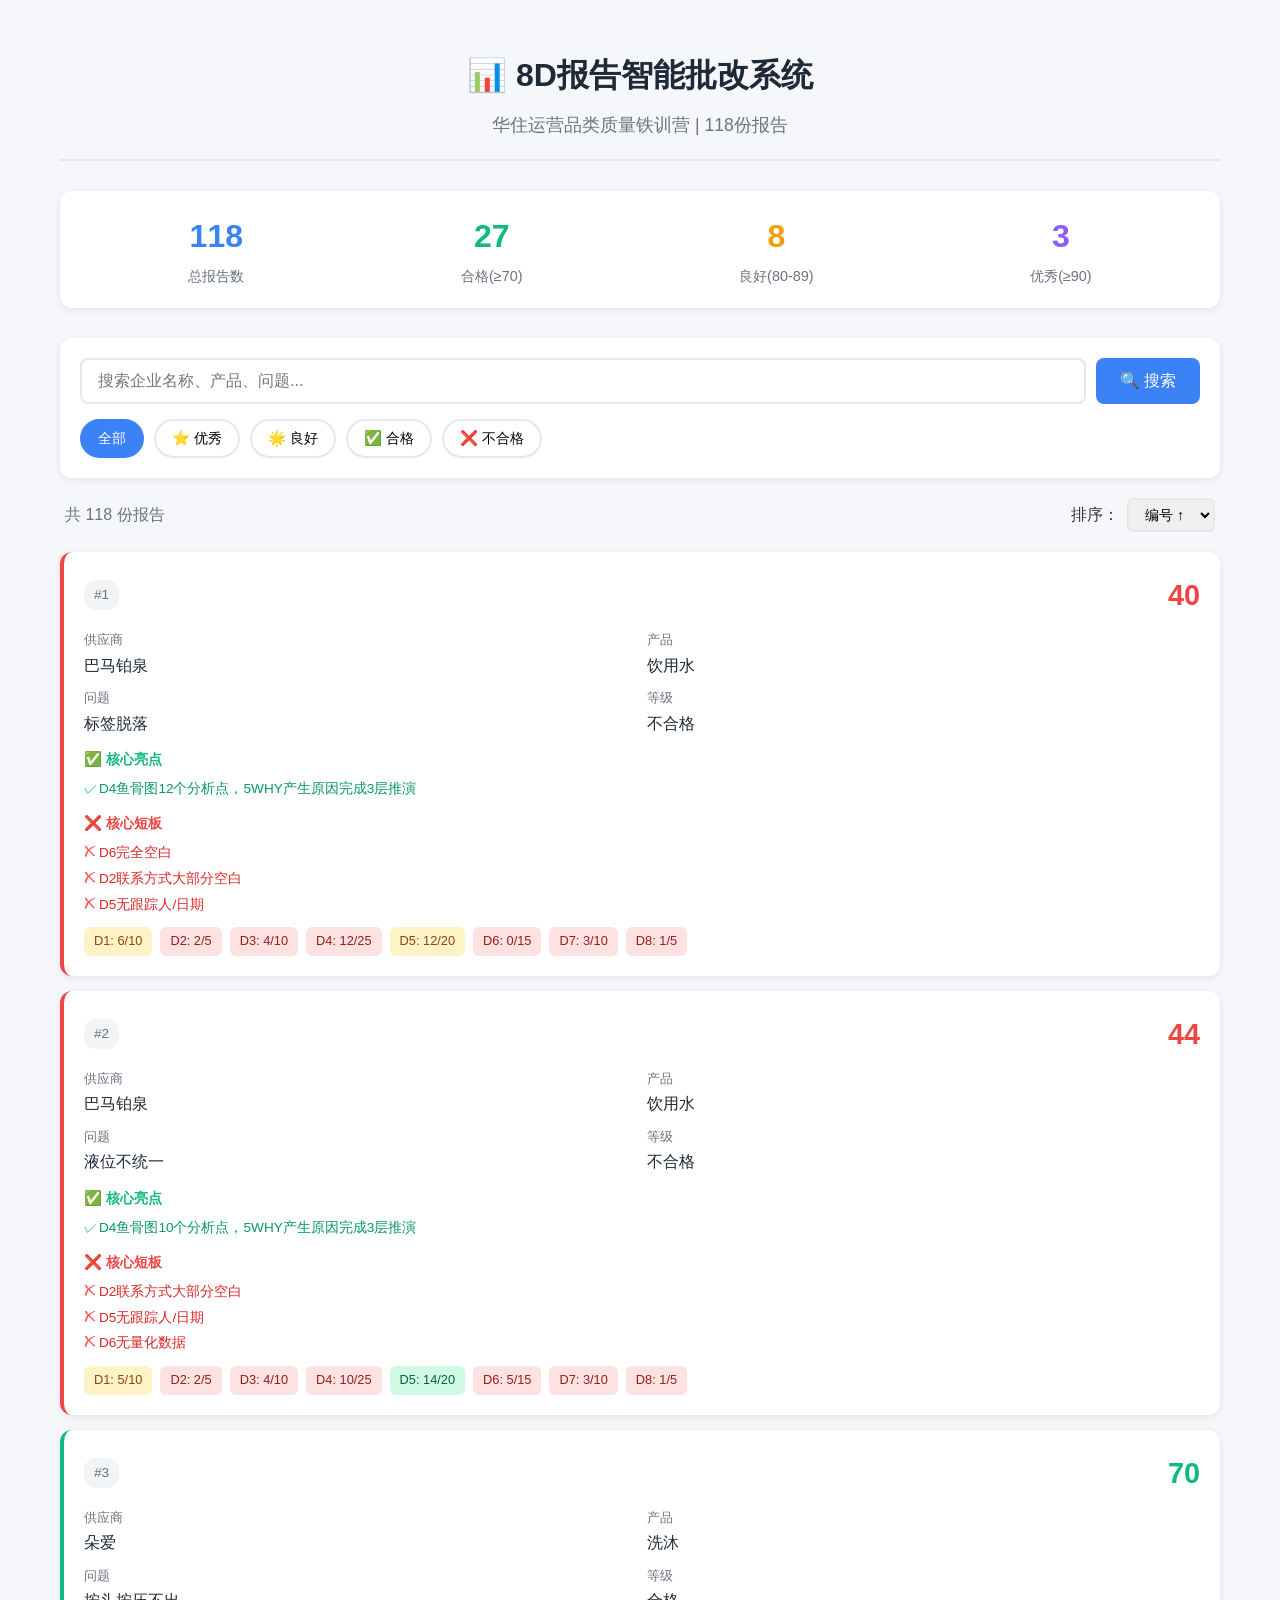
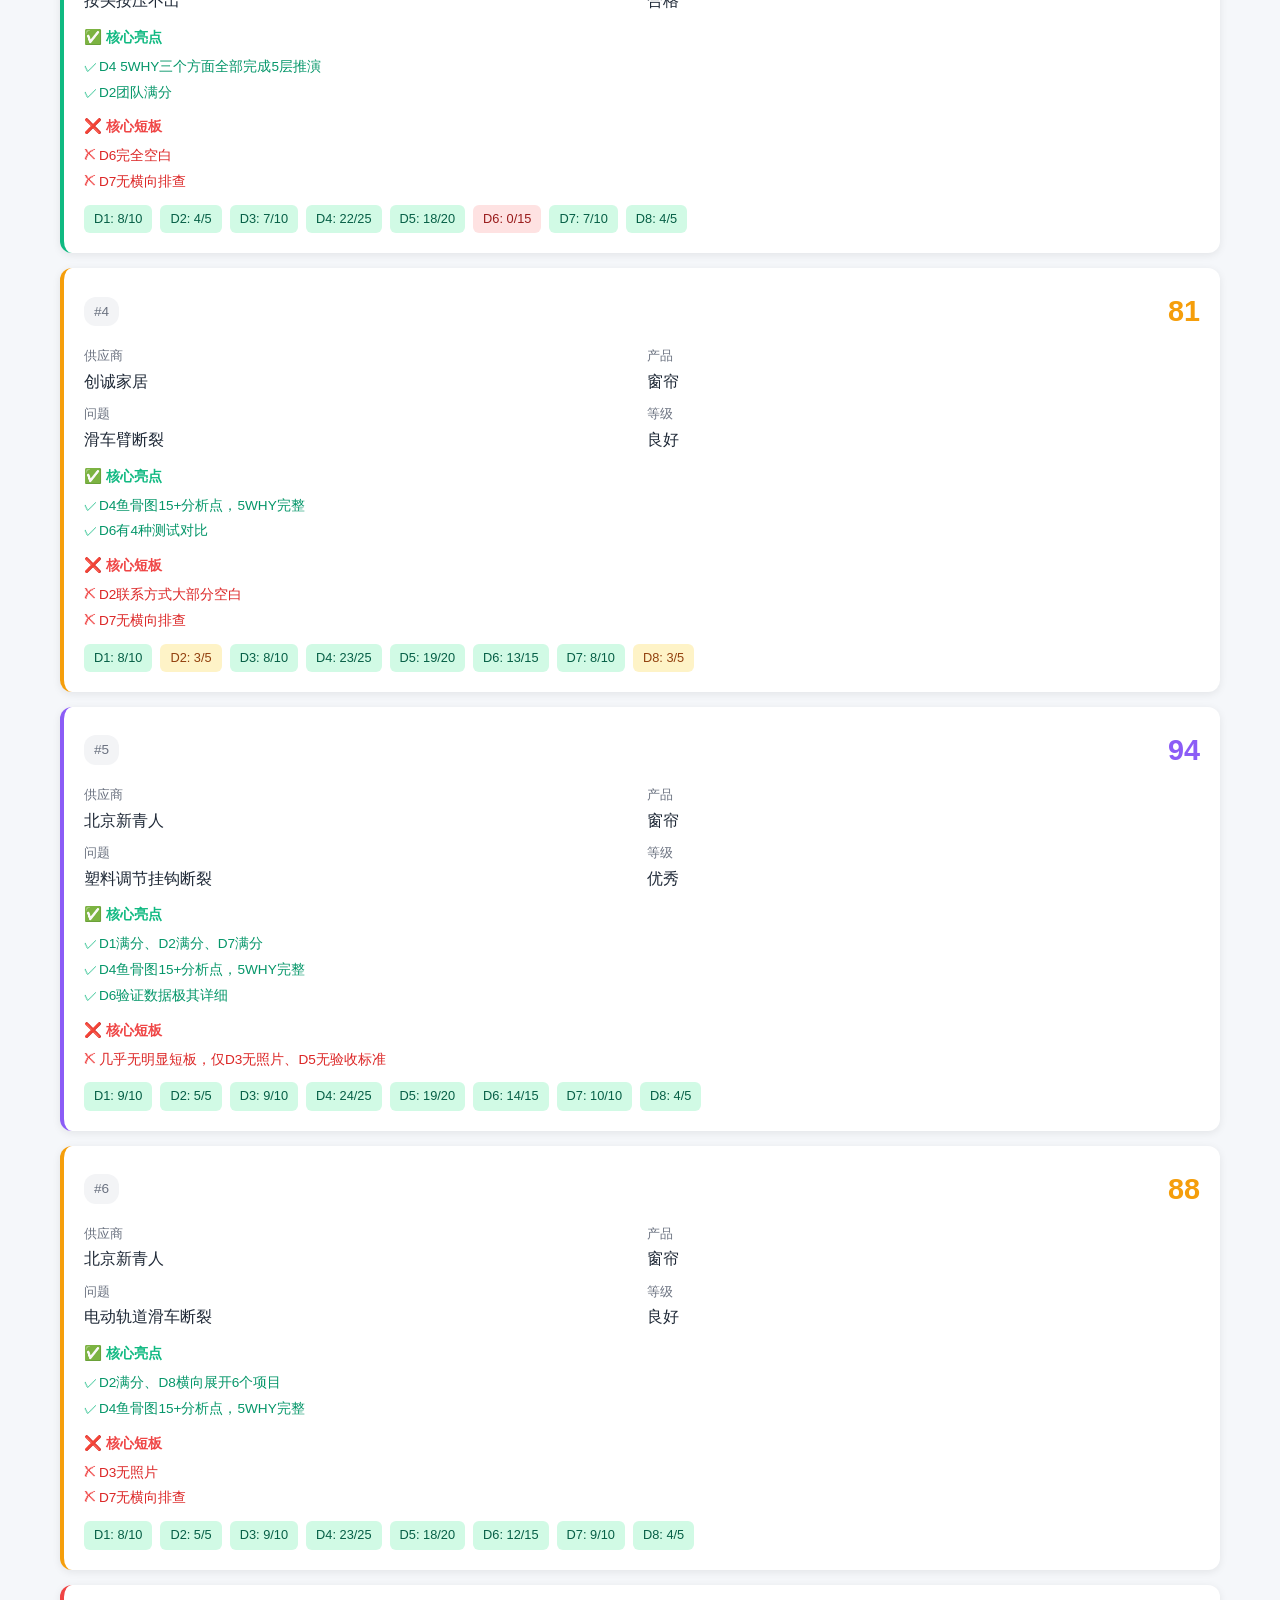
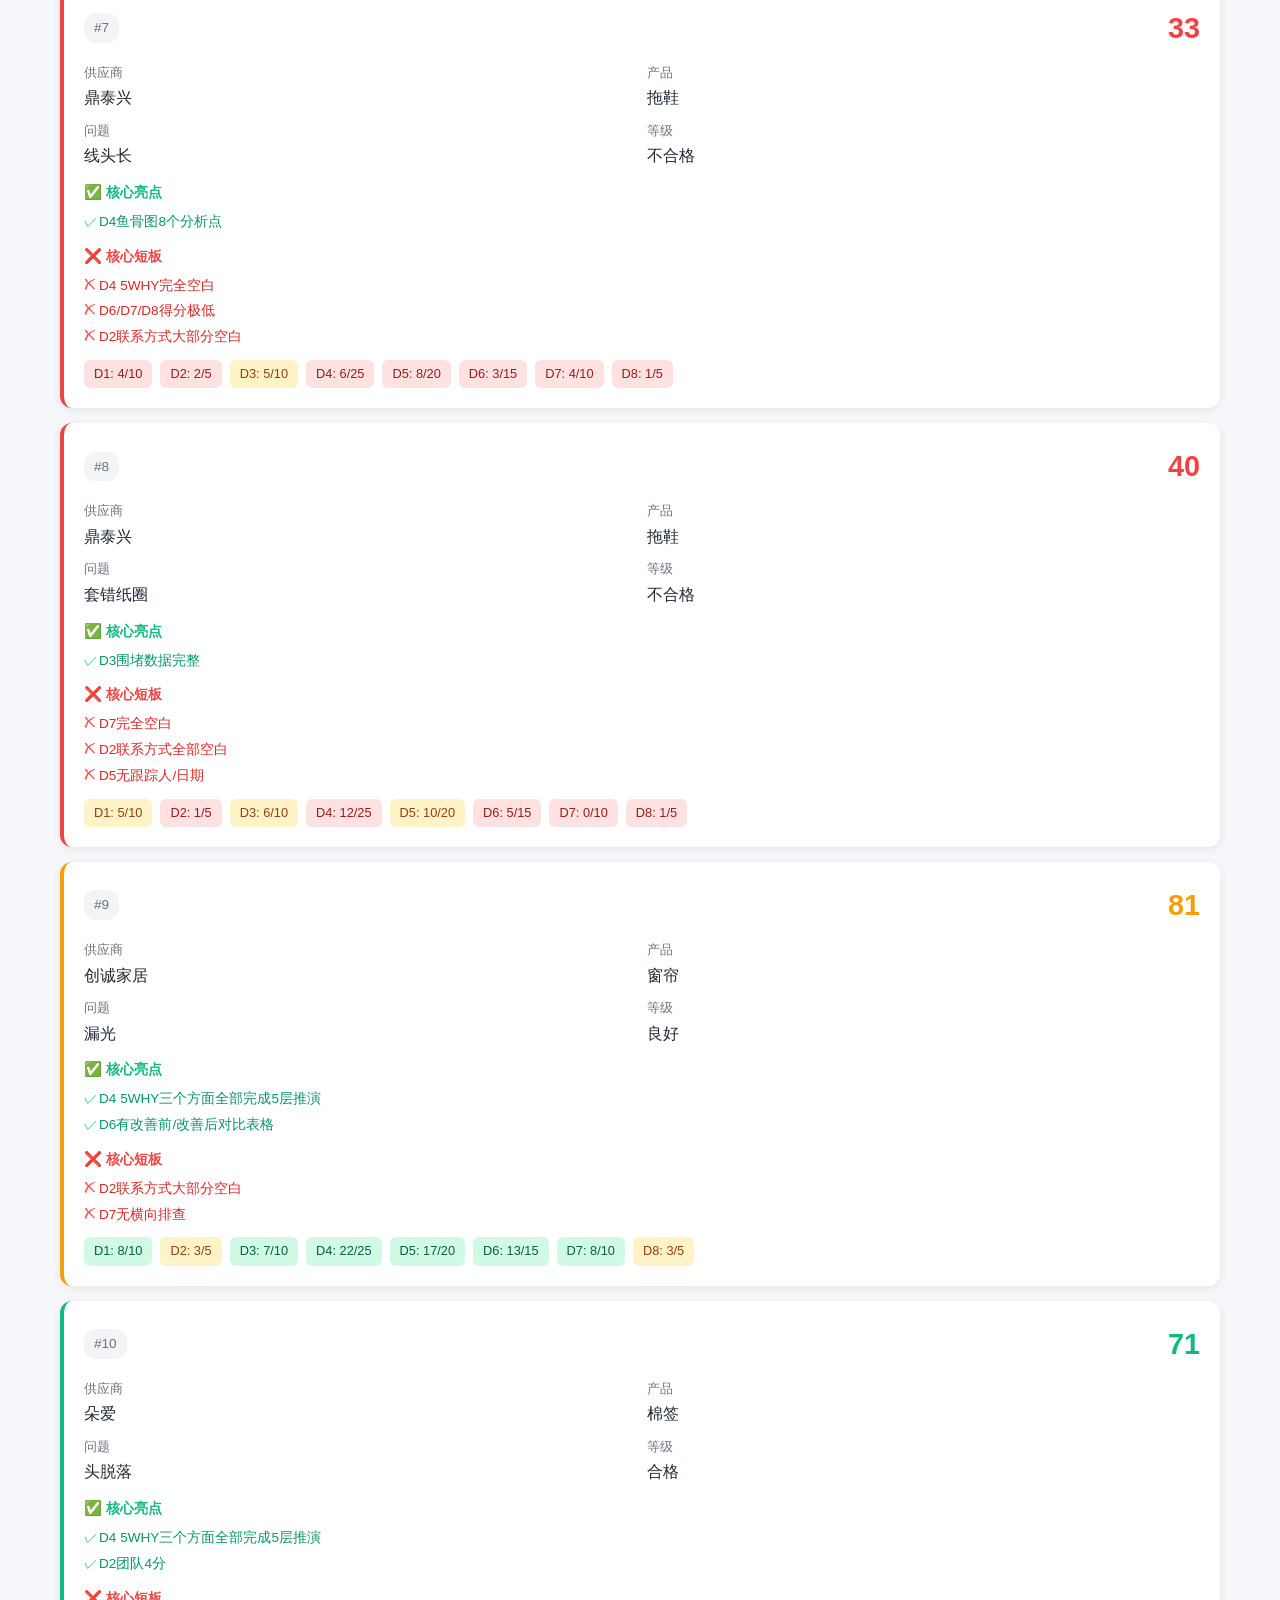
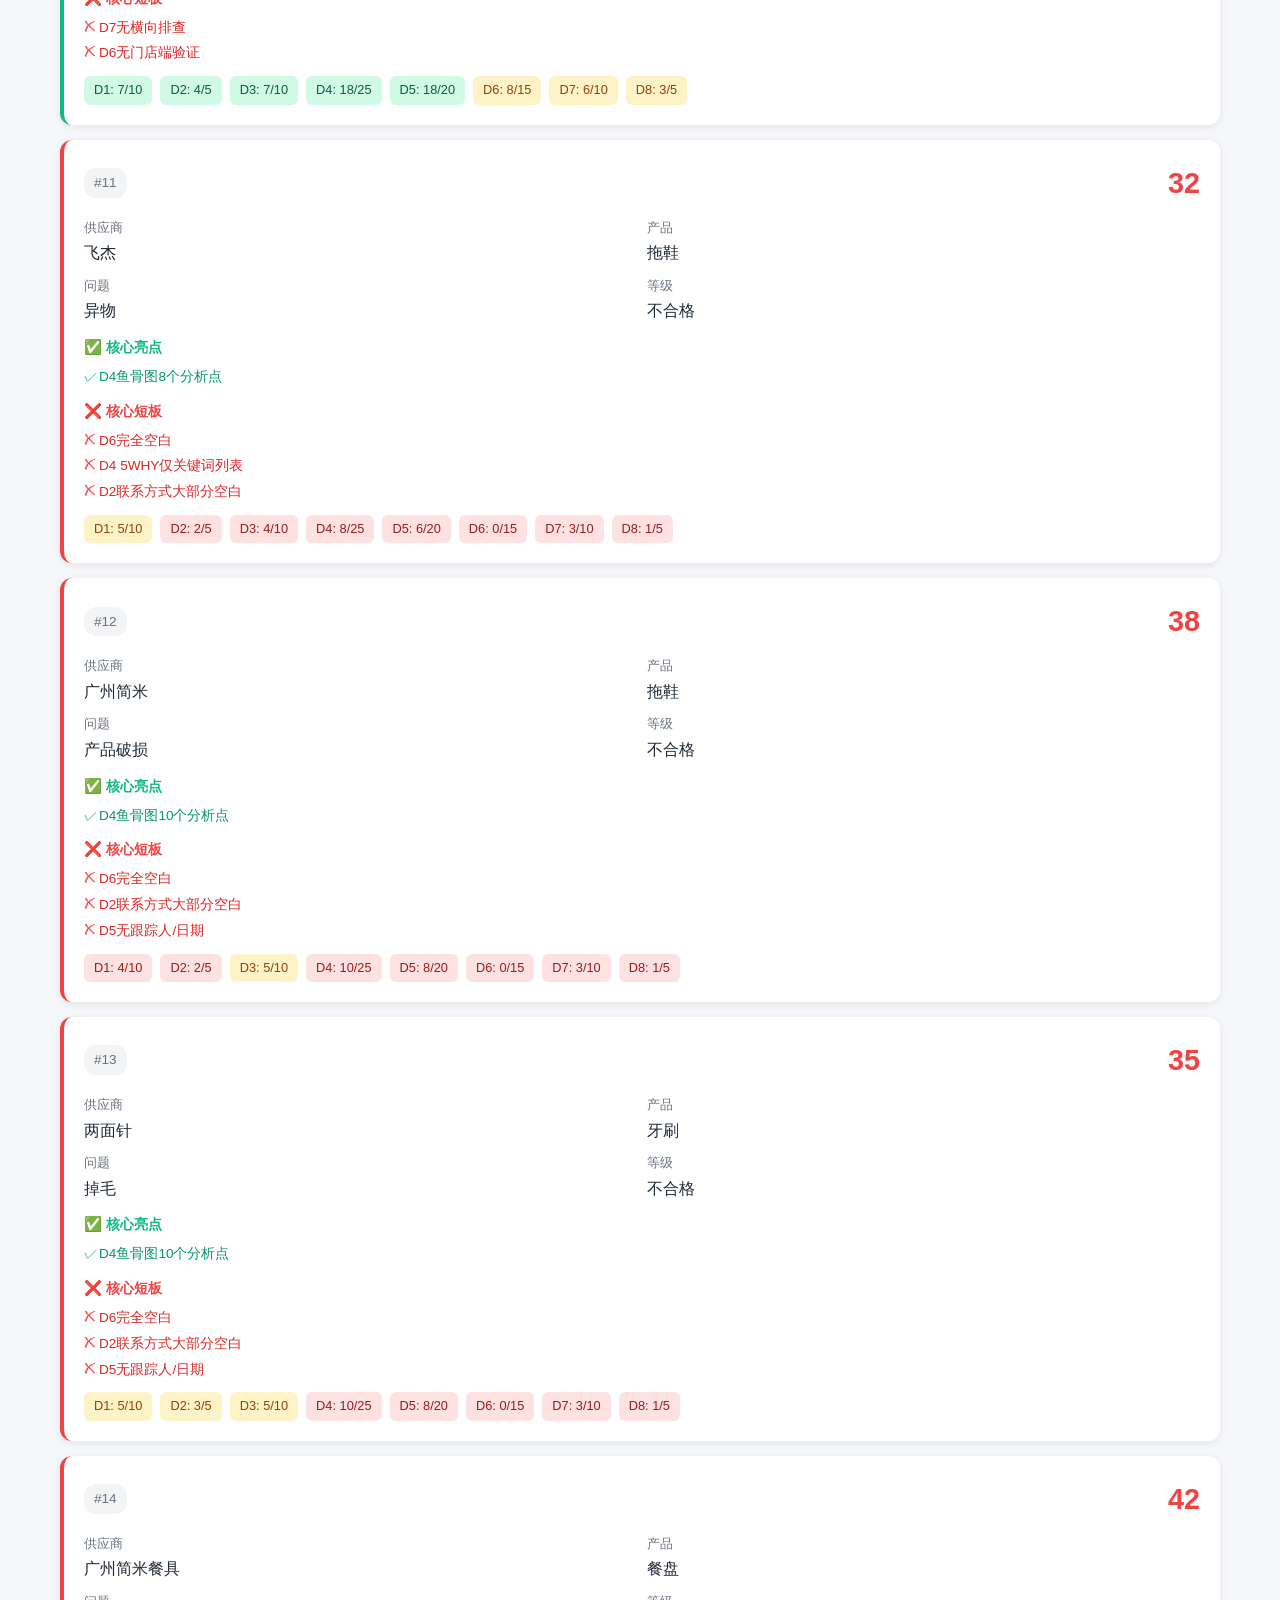
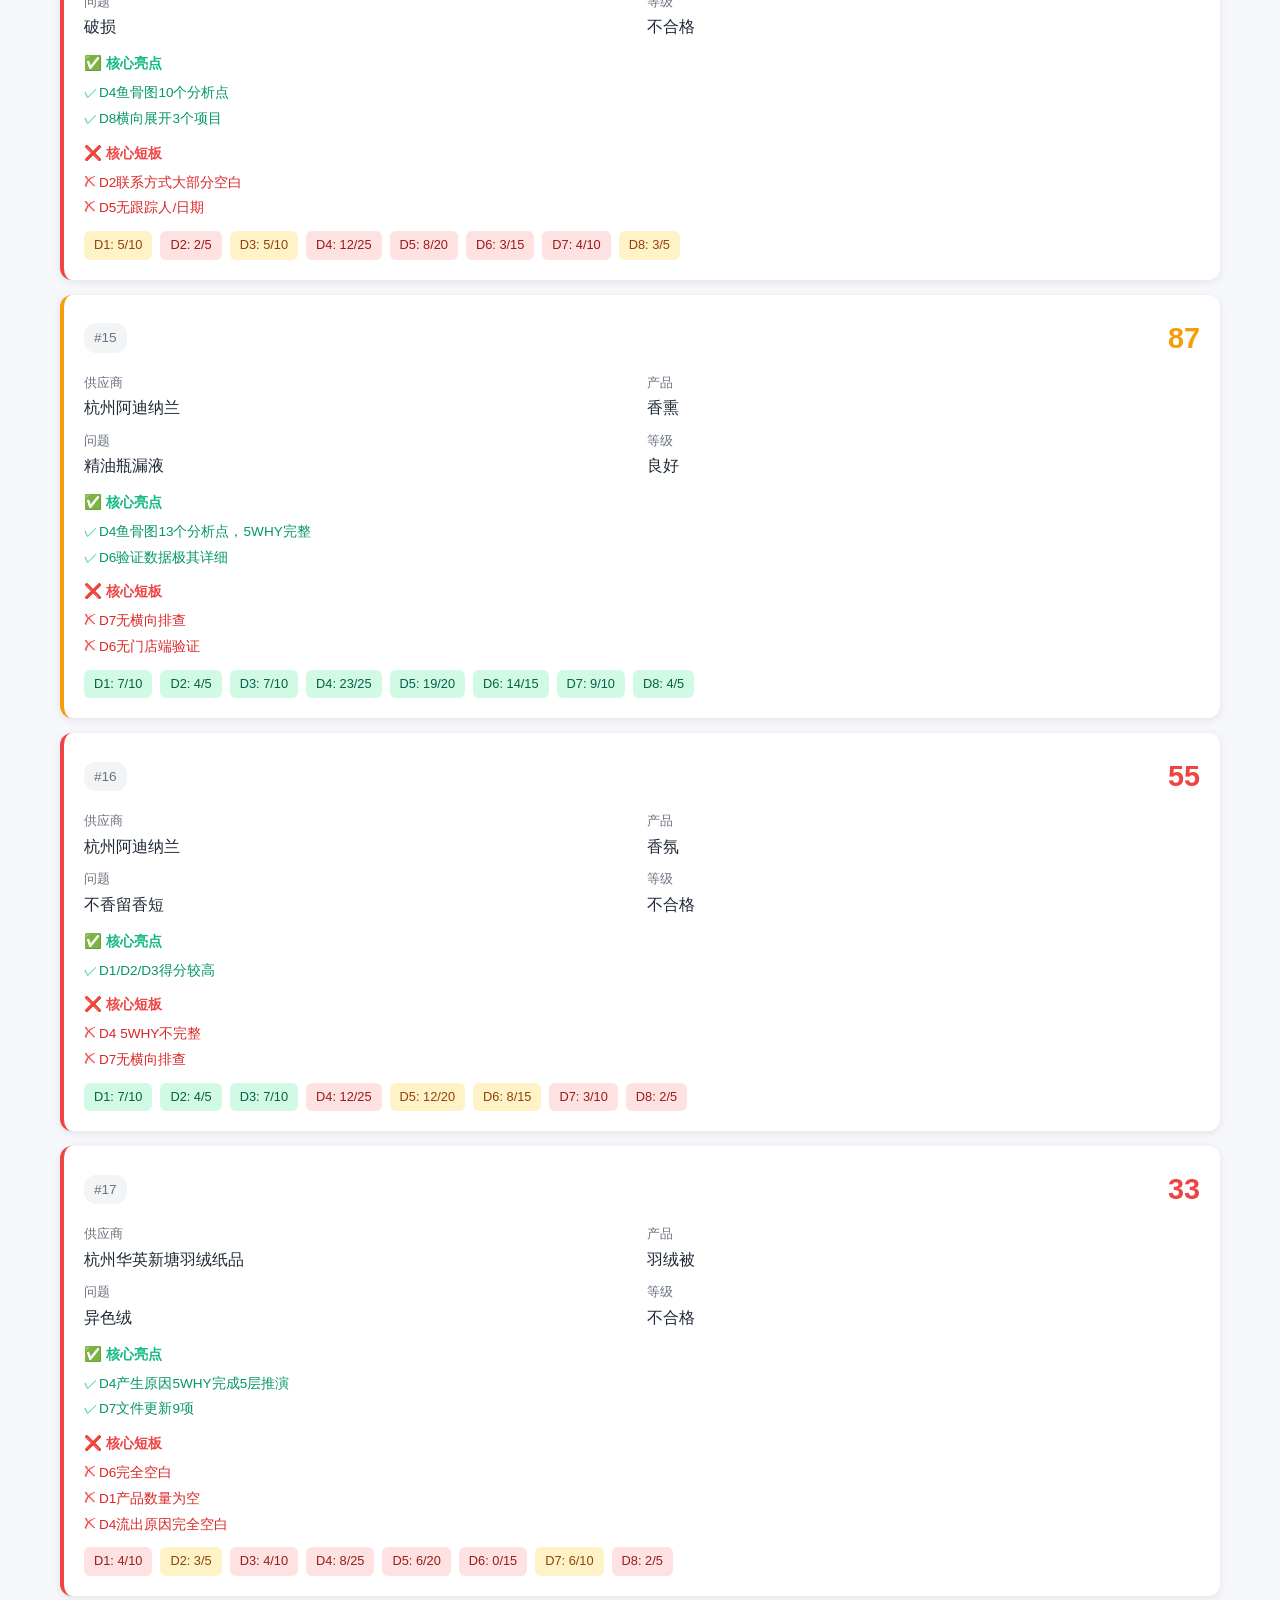
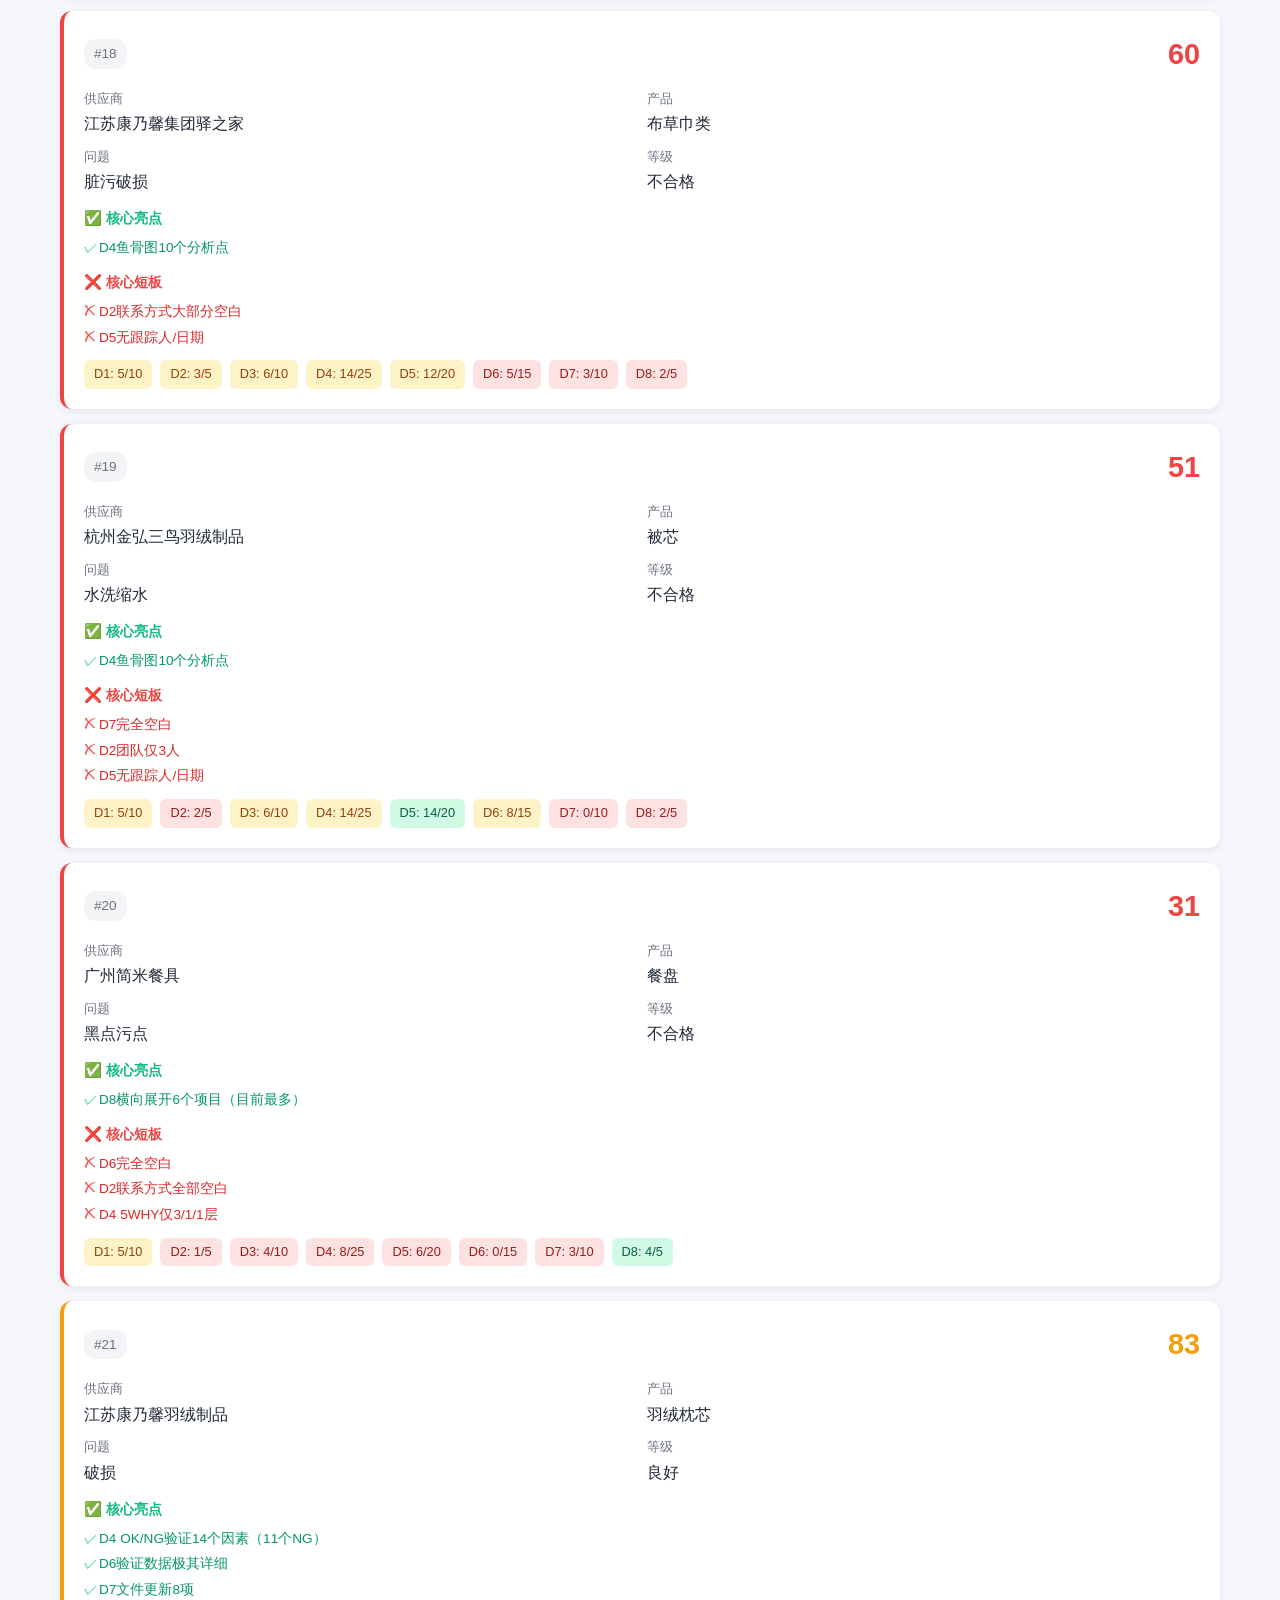
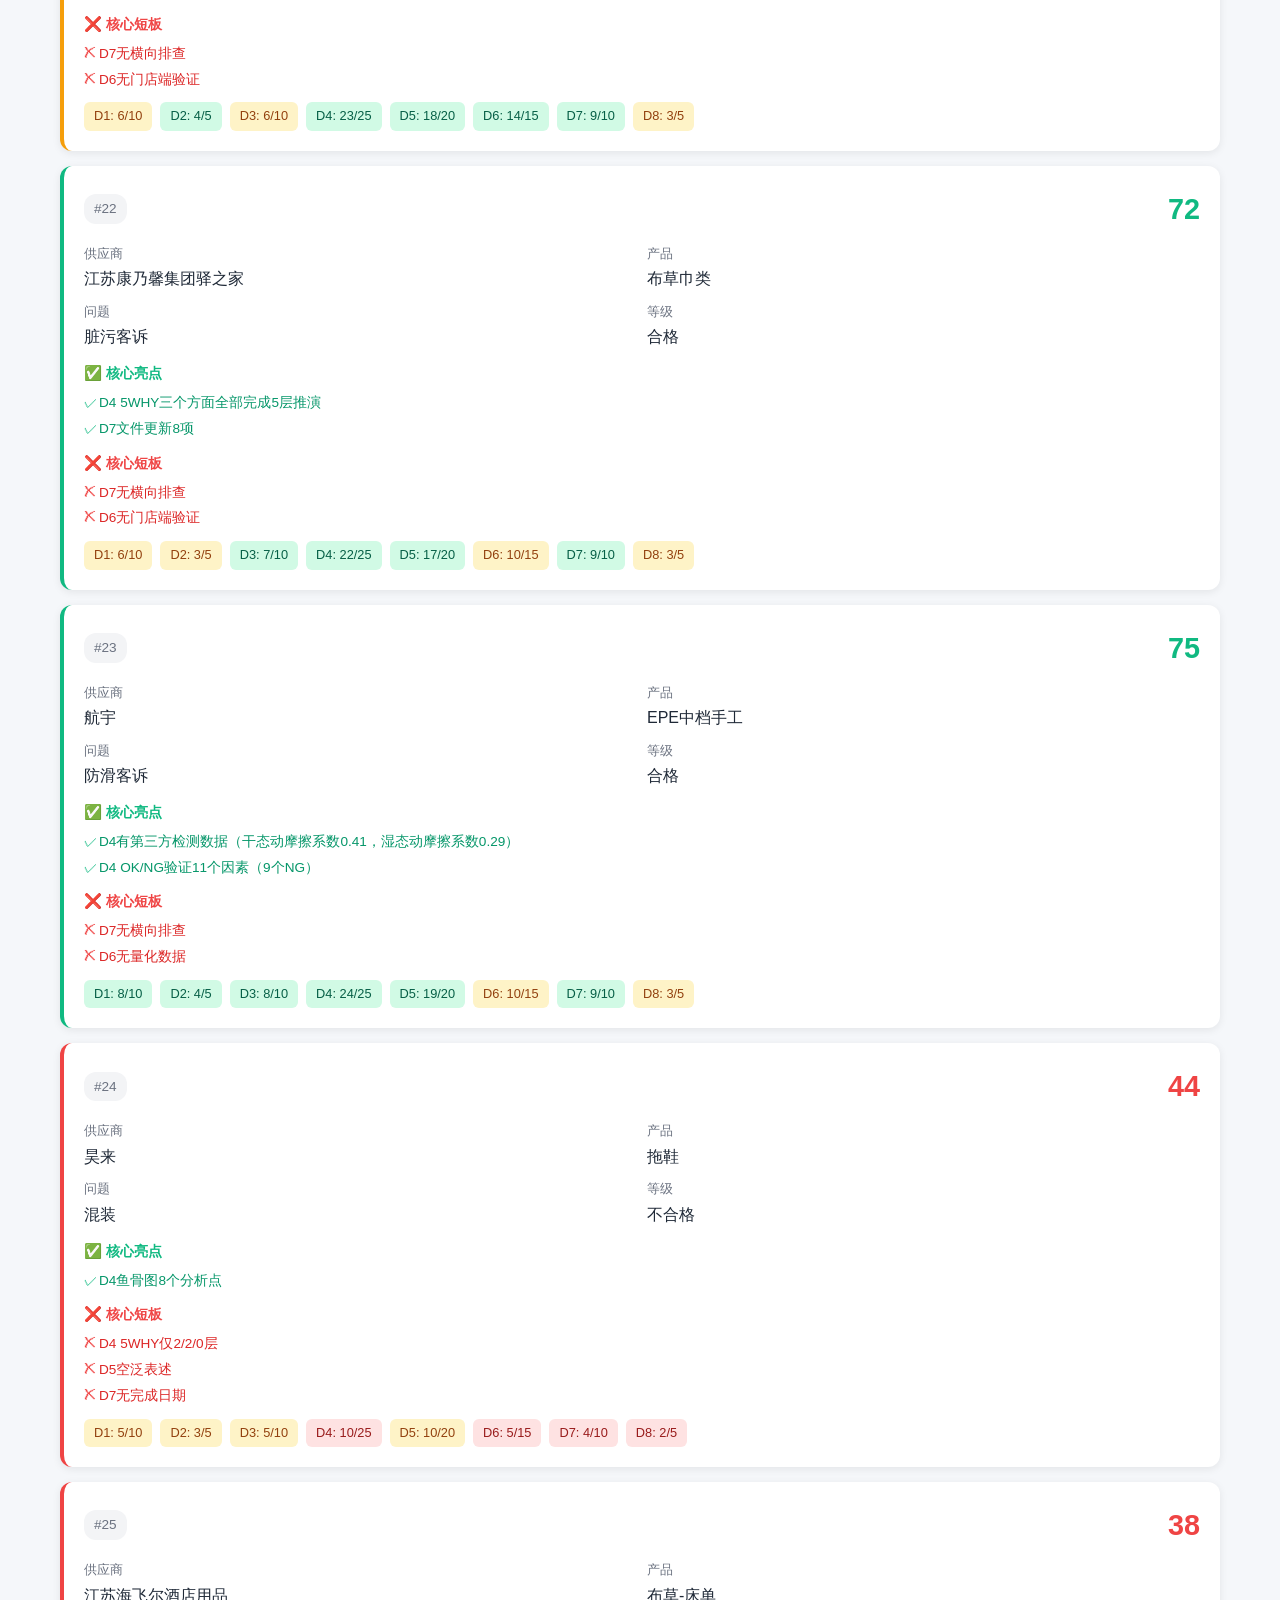
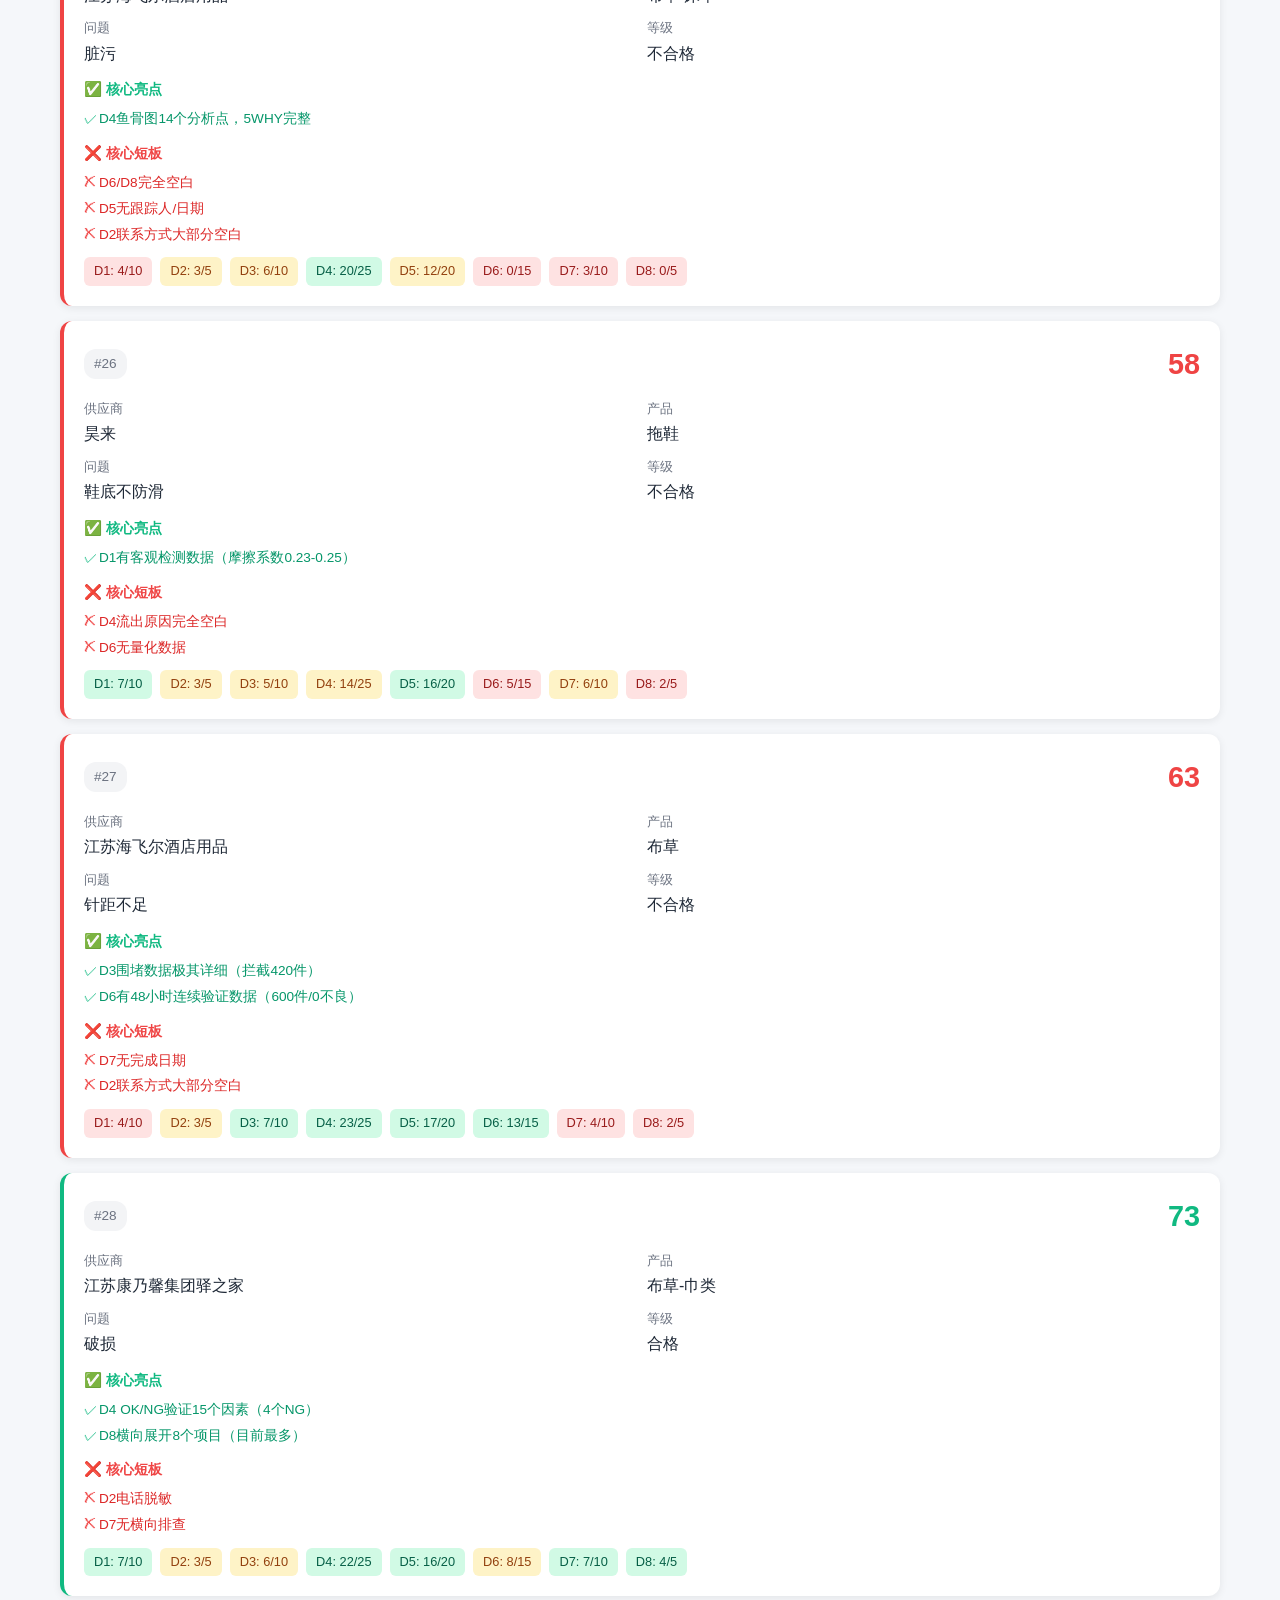
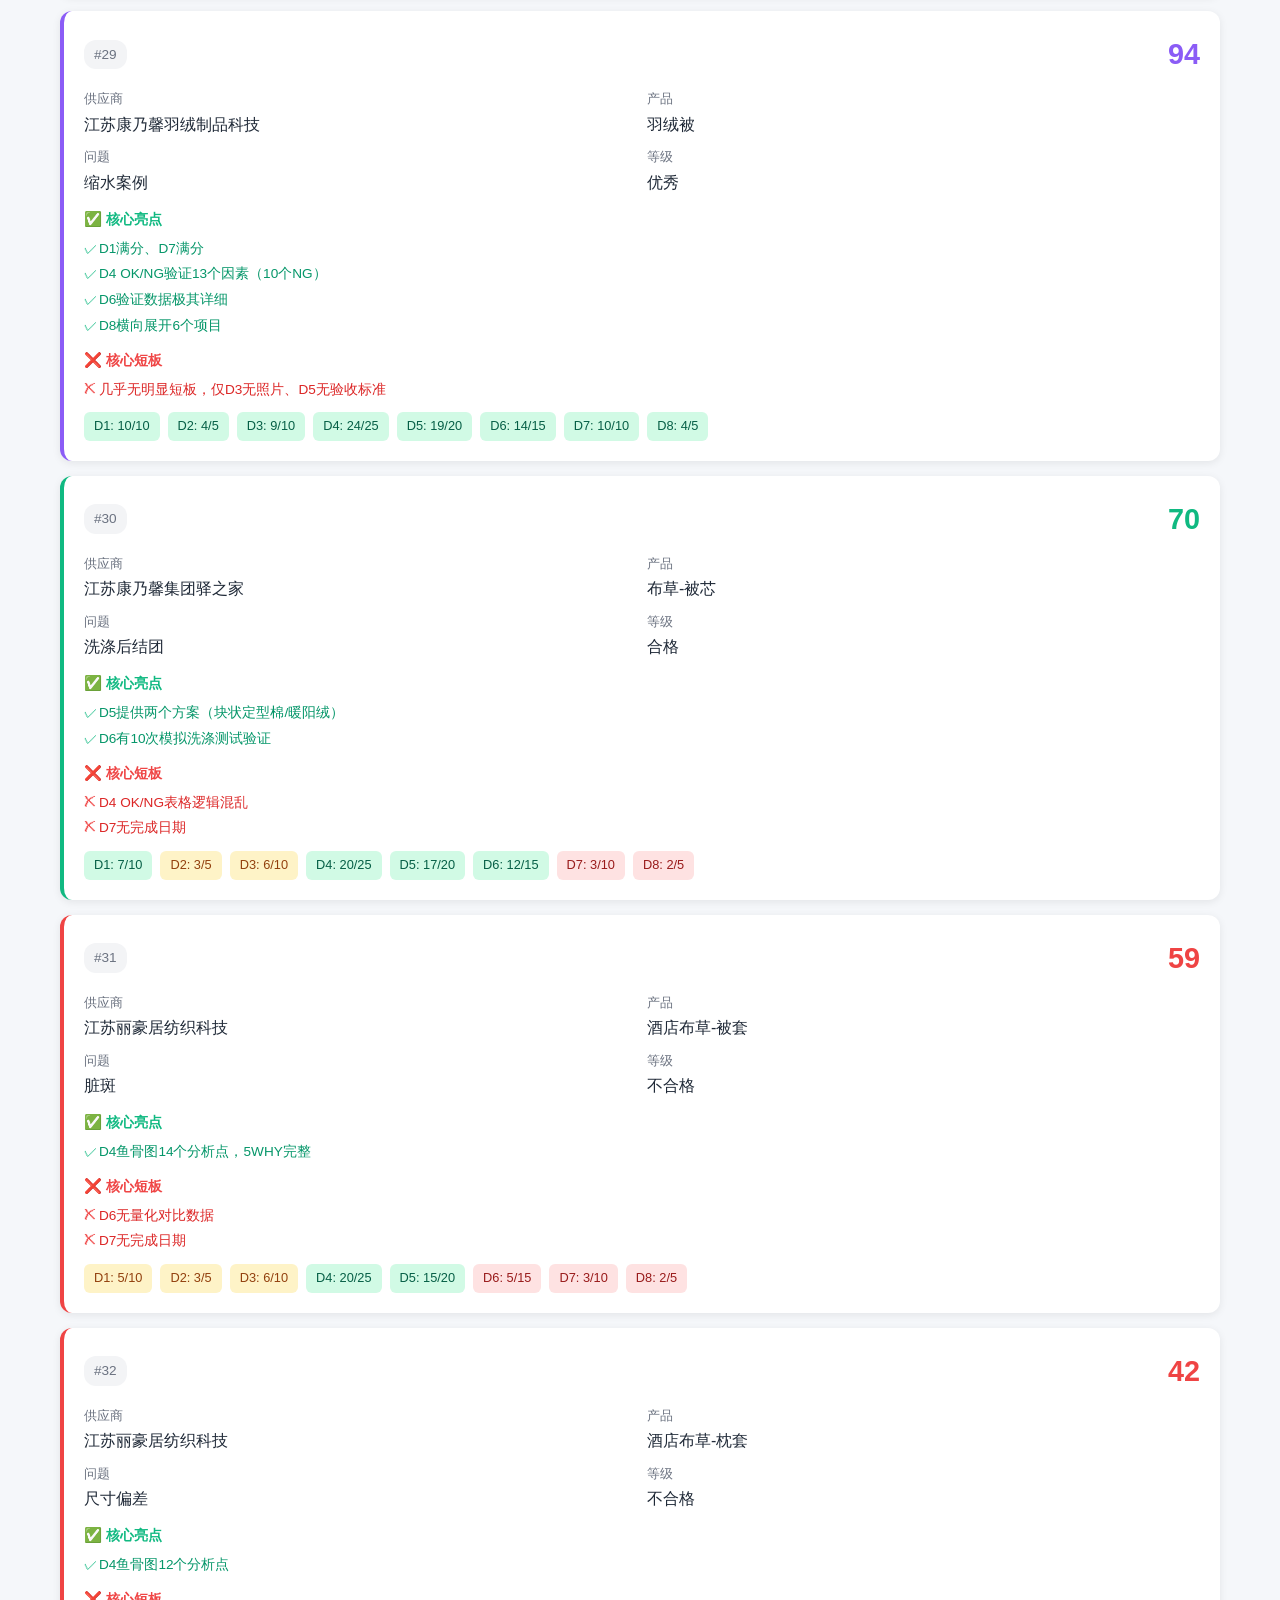
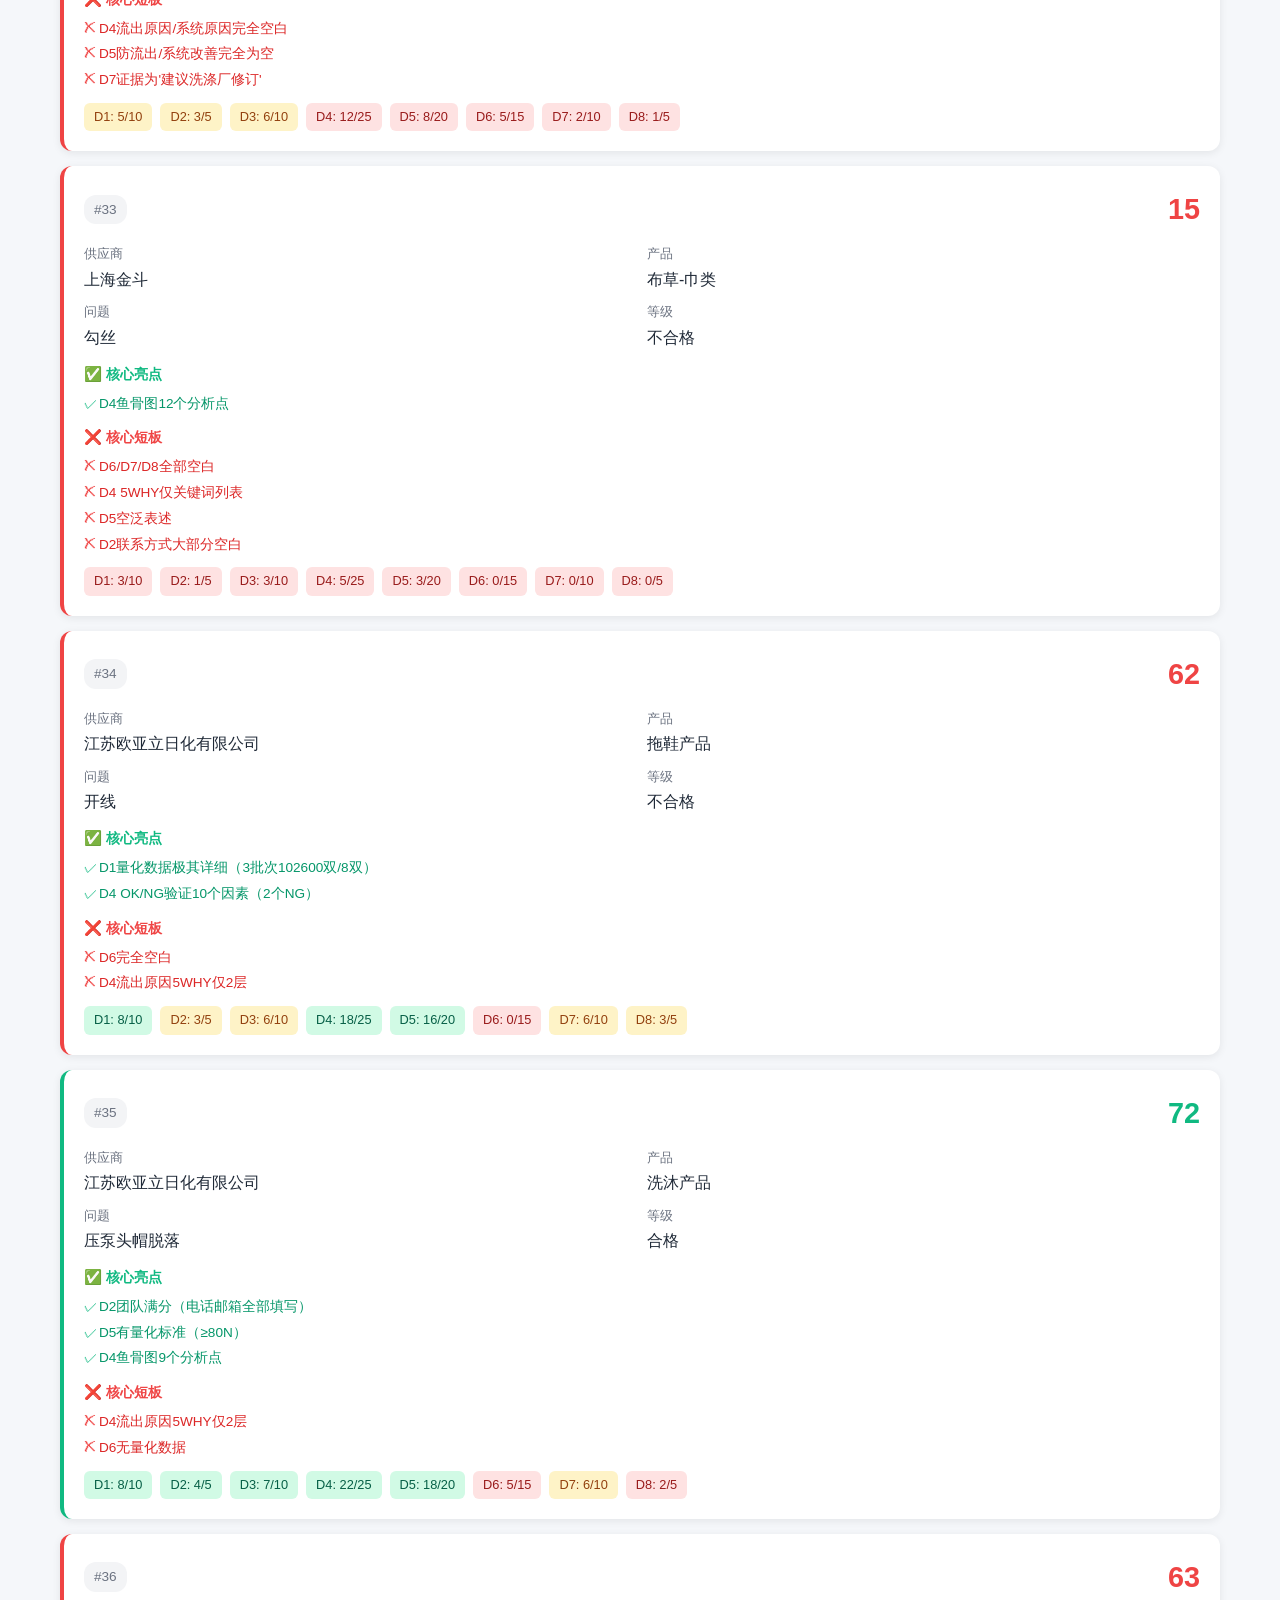
==== report.html @ 848d7a01 "feat: 8D报告智能批改系统 V1.0 - 118份报告完整数据" ====
<!DOCTYPE html>
<html lang="zh-CN">
<head>
    <meta charset="UTF-8">
    <meta name="viewport" content="width=device-width, initial-scale=1.0">
    <title>8D报告详情 - 华住运营品类质量铁训营</title>
    <link rel="stylesheet" href="css/style.css">
</head>
<body>
    <div class="container">
        <header>
            <a href="index.html" class="back-link">← 返回报告列表</a>
            <h1 id="reportTitle">8D报告详情</h1>
        </header>

        <div id="reportContent">
            <!-- Report content will be rendered here -->
        </div>

        <div class="comparison-section">
            <h2>📊 同类报告对比</h2>
            <div id="comparisonList" class="report-list">
                <!-- Comparison reports will be rendered here -->
            </div>
        </div>

        <div class="suggestions-section">
            <h2>💡 改进建议</h2>
            <div id="suggestionsContent" class="suggestions-content">
                <!-- Suggestions will be rendered here -->
            </div>
        </div>
    </div>

    <script src="js/report.js"></script>
</body>
</html>
---- css/style.css ----
/* Global Styles */
* {
    margin: 0;
    padding: 0;
    box-sizing: border-box;
}

body {
    font-family: -apple-system, BlinkMacSystemFont, "Segoe UI", Roboto, "Helvetica Neue", Arial, sans-serif;
    background: #f5f7fa;
    color: #333;
    line-height: 1.6;
}

.container {
    max-width: 1200px;
    margin: 0 auto;
    padding: 20px;
}

/* Header */
header {
    text-align: center;
    padding: 30px 0 20px;
    border-bottom: 2px solid #e5e7eb;
    margin-bottom: 30px;
}

header h1 {
    font-size: 2em;
    color: #1f2937;
    margin-bottom: 10px;
}

.subtitle {
    color: #6b7280;
    font-size: 1.1em;
}

.back-link {
    display: inline-block;
    color: #3b82f6;
    text-decoration: none;
    margin-bottom: 15px;
    font-weight: 500;
}

.back-link:hover {
    text-decoration: underline;
}

/* Stats Bar */
.stats-bar {
    display: flex;
    justify-content: space-around;
    background: white;
    border-radius: 12px;
    padding: 20px;
    margin-bottom: 30px;
    box-shadow: 0 2px 8px rgba(0,0,0,0.08);
}

.stat-item {
    text-align: center;
}

.stat-number {
    display: block;
    font-size: 2em;
    font-weight: bold;
    color: #3b82f6;
}

.stat-label {
    color: #6b7280;
    font-size: 0.9em;
}

/* Search Section */
.search-section {
    background: white;
    border-radius: 12px;
    padding: 20px;
    margin-bottom: 20px;
    box-shadow: 0 2px 8px rgba(0,0,0,0.08);
}

.search-box {
    display: flex;
    gap: 10px;
    margin-bottom: 15px;
}

.search-box input {
    flex: 1;
    padding: 12px 16px;
    border: 2px solid #e5e7eb;
    border-radius: 8px;
    font-size: 1em;
    outline: none;
    transition: border-color 0.3s;
}

.search-box input:focus {
    border-color: #3b82f6;
}

.btn {
    padding: 12px 24px;
    border: none;
    border-radius: 8px;
    font-size: 1em;
    cursor: pointer;
    transition: all 0.3s;
}

.btn-primary {
    background: #3b82f6;
    color: white;
}

.btn-primary:hover {
    background: #2563eb;
}

.filter-tags {
    display: flex;
    gap: 10px;
    flex-wrap: wrap;
}

.filter-tag {
    padding: 8px 16px;
    border: 2px solid #e5e7eb;
    border-radius: 20px;
    background: white;
    cursor: pointer;
    transition: all 0.3s;
    font-size: 0.9em;
}

.filter-tag:hover {
    border-color: #3b82f6;
    color: #3b82f6;
}

.filter-tag.active {
    background: #3b82f6;
    color: white;
    border-color: #3b82f6;
}

/* Results Info */
.results-info {
    display: flex;
    justify-content: space-between;
    align-items: center;
    margin-bottom: 20px;
    padding: 0 5px;
}

#resultsCount {
    font-weight: 500;
    color: #6b7280;
}

.sort-options {
    display: flex;
    align-items: center;
    gap: 8px;
}

.sort-options select {
    padding: 6px 12px;
    border: 2px solid #e5e7eb;
    border-radius: 6px;
    font-size: 0.9em;
    outline: none;
    cursor: pointer;
}

/* Report List */
.report-list {
    display: grid;
    gap: 15px;
}

.report-card {
    background: white;
    border-radius: 12px;
    padding: 20px;
    box-shadow: 0 2px 8px rgba(0,0,0,0.08);
    cursor: pointer;
    transition: all 0.3s;
    border-left: 4px solid #e5e7eb;
}

.report-card:hover {
    box-shadow: 0 4px 16px rgba(0,0,0,0.12);
    transform: translateY(-2px);
}

.report-card.excellent {
    border-left-color: #8b5cf6;
}

.report-card.good {
    border-left-color: #f59e0b;
}

.report-card.pass {
    border-left-color: #10b981;
}

.report-card.fail {
    border-left-color: #ef4444;
}

.report-header {
    display: flex;
    justify-content: space-between;
    align-items: center;
    margin-bottom: 12px;
}

.report-id {
    font-size: 0.85em;
    color: #6b7280;
    background: #f3f4f6;
    padding: 4px 10px;
    border-radius: 12px;
}

.report-score {
    font-size: 1.8em;
    font-weight: bold;
}

.report-score.excellent { color: #8b5cf6; }
.report-score.good { color: #f59e0b; }
.report-score.pass { color: #10b981; }
.report-score.fail { color: #ef4444; }

.report-info {
    display: grid;
    grid-template-columns: 1fr 1fr;
    gap: 10px;
    margin-bottom: 12px;
}

.report-info-item {
    display: flex;
    flex-direction: column;
}

.report-info-label {
    font-size: 0.8em;
    color: #6b7280;
    margin-bottom: 2px;
}

.report-info-value {
    font-weight: 500;
    color: #1f2937;
}

.report-highlights {
    margin-bottom: 10px;
}

.report-highlights h4 {
    font-size: 0.9em;
    color: #10b981;
    margin-bottom: 5px;
}

.report-highlights ul {
    list-style: none;
    padding-left: 0;
}

.report-highlights li {
    font-size: 0.85em;
    color: #059669;
    padding: 2px 0;
    padding-left: 15px;
    position: relative;
}

.report-highlights li::before {
    content: "✓";
    position: absolute;
    left: 0;
    color: #10b981;
}

.report-shortcomings {
    margin-bottom: 10px;
}

.report-shortcomings h4 {
    font-size: 0.9em;
    color: #ef4444;
    margin-bottom: 5px;
}

.report-shortcomings ul {
    list-style: none;
    padding-left: 0;
}

.report-shortcomings li {
    font-size: 0.85em;
    color: #dc2626;
    padding: 2px 0;
    padding-left: 15px;
    position: relative;
}

.report-shortcomings li::before {
    content: "✗";
    position: absolute;
    left: 0;
    color: #ef4444;
}

.scores-bar {
    display: flex;
    gap: 8px;
    flex-wrap: wrap;
}

.score-badge {
    padding: 4px 10px;
    border-radius: 6px;
    font-size: 0.8em;
    font-weight: 500;
    background: #f3f4f6;
    color: #4b5563;
}

.score-badge.high {
    background: #d1fae5;
    color: #065f46;
}

.score-badge.medium {
    background: #fef3c7;
    color: #92400e;
}

.score-badge.low {
    background: #fee2e2;
    color: #991b1b;
}

/* Report Detail Page */
.detail-header {
    background: white;
    border-radius: 12px;
    padding: 30px;
    margin-bottom: 30px;
    box-shadow: 0 2px 8px rgba(0,0,0,0.08);
}

.detail-title {
    font-size: 1.8em;
    margin-bottom: 20px;
    color: #1f2937;
}

.detail-scores {
    display: grid;
    grid-template-columns: repeat(4, 1fr);
    gap: 15px;
    margin-bottom: 20px;
}

.detail-score-item {
    text-align: center;
    padding: 15px;
    background: #f9fafb;
    border-radius: 8px;
}

.detail-score-label {
    font-size: 0.85em;
    color: #6b7280;
    margin-bottom: 5px;
}

.detail-score-value {
    font-size: 1.5em;
    font-weight: bold;
}

.detail-score-max {
    font-size: 0.8em;
    color: #9ca3af;
}

.detail-section {
    background: white;
    border-radius: 12px;
    padding: 25px;
    margin-bottom: 20px;
    box-shadow: 0 2px 8px rgba(0,0,0,0.08);
}

.detail-section h2 {
    font-size: 1.3em;
    margin-bottom: 15px;
    color: #1f2937;
    border-bottom: 2px solid #e5e7eb;
    padding-bottom: 10px;
}

.detail-dimension {
    margin-bottom: 20px;
    padding: 15px;
    background: #f9fafb;
    border-radius: 8px;
}

.detail-dimension-header {
    display: flex;
    justify-content: space-between;
    align-items: center;
    margin-bottom: 10px;
}

.detail-dimension-title {
    font-weight: 600;
    color: #1f2937;
}

.detail-dimension-score {
    font-size: 1.2em;
    font-weight: bold;
}

.detail-dimension-content {
    display: grid;
    grid-template-columns: 1fr 1fr;
    gap: 15px;
}

.detail-highlights, .detail-shortcomings {
    padding: 10px;
    border-radius: 6px;
}

.detail-highlights {
    background: #f0fdf4;
    border-left: 3px solid #10b981;
}

.detail-shortcomings {
    background: #fef2f2;
    border-left: 3px solid #ef4444;
}

.detail-highlights h4, .detail-shortcomings h4 {
    font-size: 0.9em;
    margin-bottom: 5px;
}

.detail-highlights h4 {
    color: #059669;
}

.detail-shortcomings h4 {
    color: #dc2626;
}

.detail-highlights p, .detail-shortcomings p {
    font-size: 0.9em;
    line-height: 1.5;
}

.detail-highlights p {
    color: #065f46;
}

.detail-shortcomings p {
    color: #991b1b;
}

/* Comparison Section */
.comparison-section {
    background: white;
    border-radius: 12px;
    padding: 25px;
    margin-bottom: 20px;
    box-shadow: 0 2px 8px rgba(0,0,0,0.08);
}

.comparison-section h2 {
    font-size: 1.3em;
    margin-bottom: 15px;
    color: #1f2937;
    border-bottom: 2px solid #e5e7eb;
    padding-bottom: 10px;
}

/* Suggestions Section */
.suggestions-section {
    background: white;
    border-radius: 12px;
    padding: 25px;
    margin-bottom: 20px;
    box-shadow: 0 2px 8px rgba(0,0,0,0.08);
}

.suggestions-section h2 {
    font-size: 1.3em;
    margin-bottom: 15px;
    color: #1f2937;
    border-bottom: 2px solid #e5e7eb;
    padding-bottom: 10px;
}

.suggestions-content {
    padding: 15px;
    background: #eff6ff;
    border-radius: 8px;
    border-left: 3px solid #3b82f6;
}

.suggestions-content p {
    margin-bottom: 10px;
    line-height: 1.6;
}

/* No Results */
.no-results {
    text-align: center;
    padding: 60px 20px;
    background: white;
    border-radius: 12px;
    box-shadow: 0 2px 8px rgba(0,0,0,0.08);
}

.no-results p {
    font-size: 1.2em;
    color: #6b7280;
    margin-bottom: 10px;
}

.hint {
    font-size: 0.9em !important;
    color: #9ca3af !important;
}

/* Responsive */
@media (max-width: 768px) {
    .stats-bar {
        flex-wrap: wrap;
        gap: 15px;
    }

    .stat-item {
        flex: 1;
        min-width: 100px;
    }

    .detail-scores {
        grid-template-columns: repeat(2, 1fr);
    }

    .detail-dimension-content {
        grid-template-columns: 1fr;
    }

    .report-info {
        grid-template-columns: 1fr;
    }

    .search-box {
        flex-direction: column;
    }

    .filter-tags {
        justify-content: center;
    }
}

/* Loading */
.loading {
    text-align: center;
    padding: 40px;
    color: #6b7280;
}

.loading::after {
    content: "";
    display: inline-block;
    width: 20px;
    height: 20px;
    border: 2px solid #e5e7eb;
    border-top-color: #3b82f6;
    border-radius: 50%;
    animation: spin 0.8s linear infinite;
    margin-left: 10px;
    vertical-align: middle;
}

@keyframes spin {
    to { transform: rotate(360deg); }
}
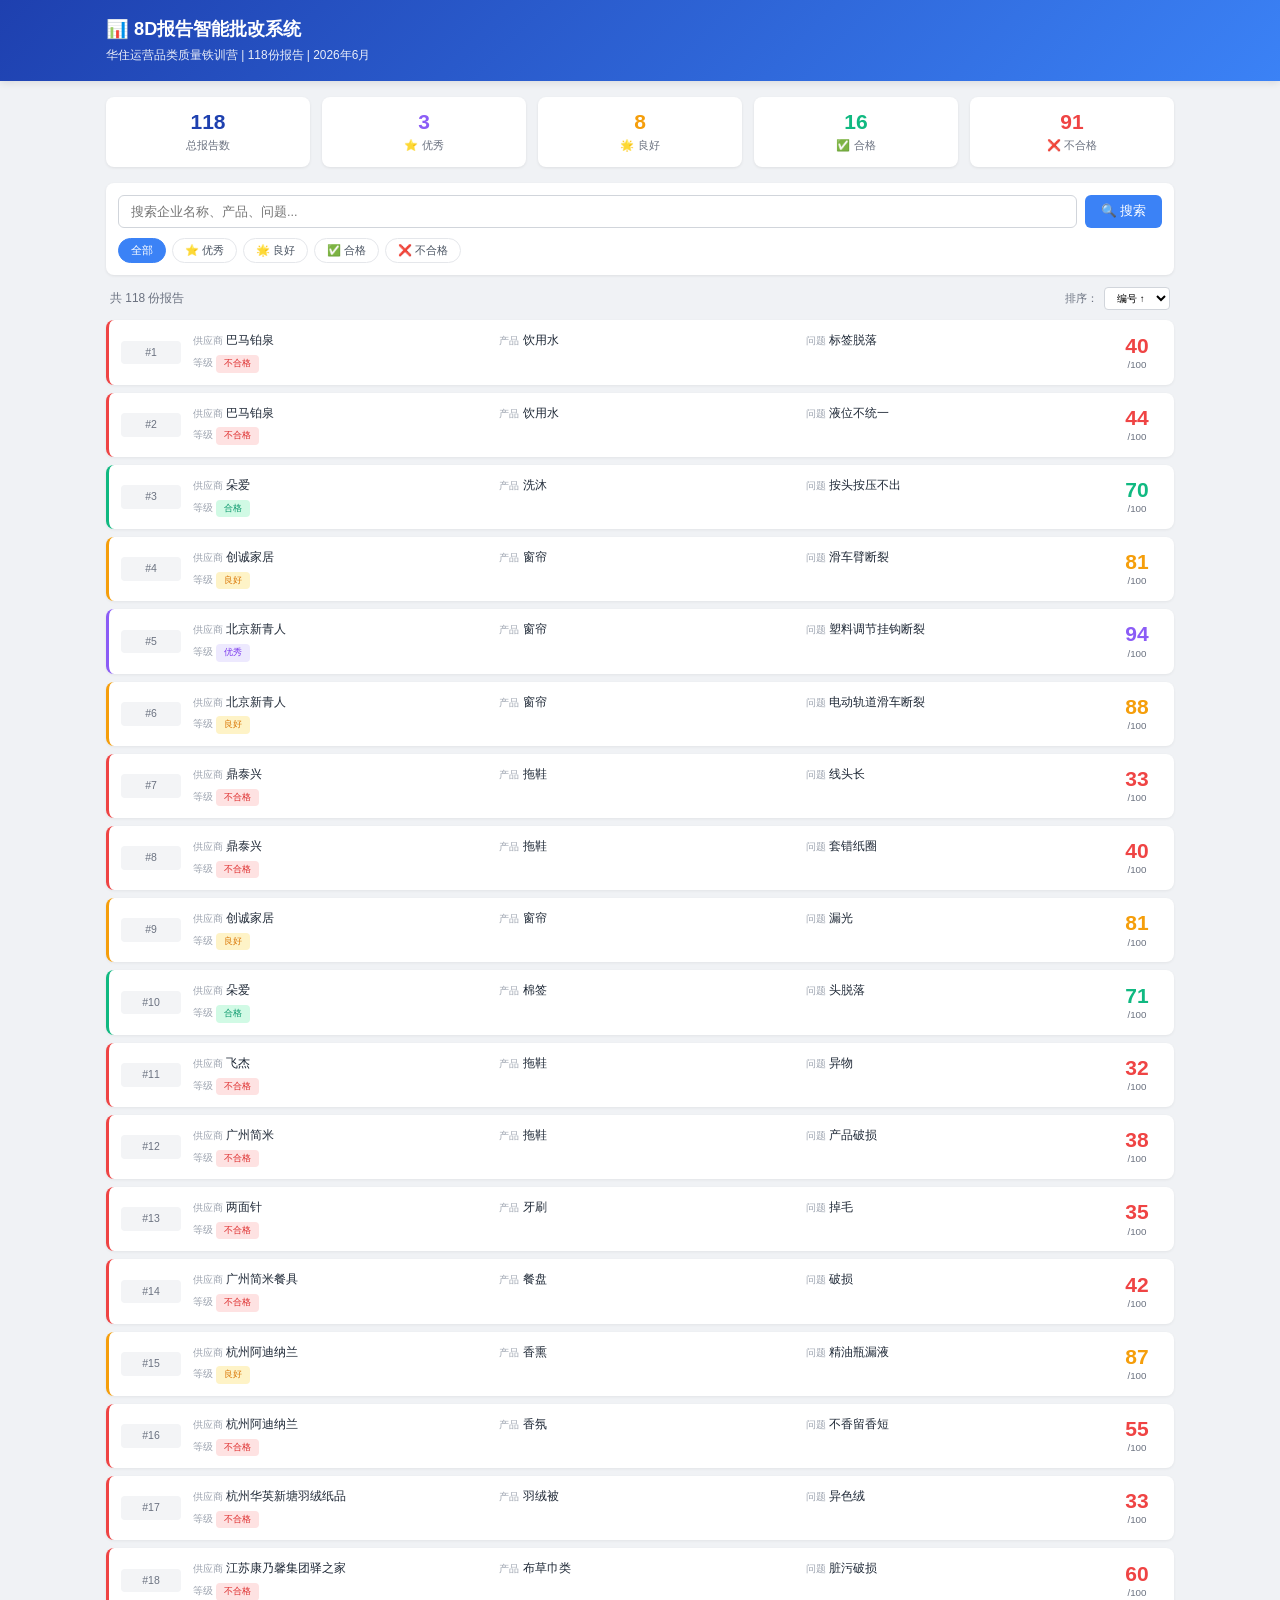
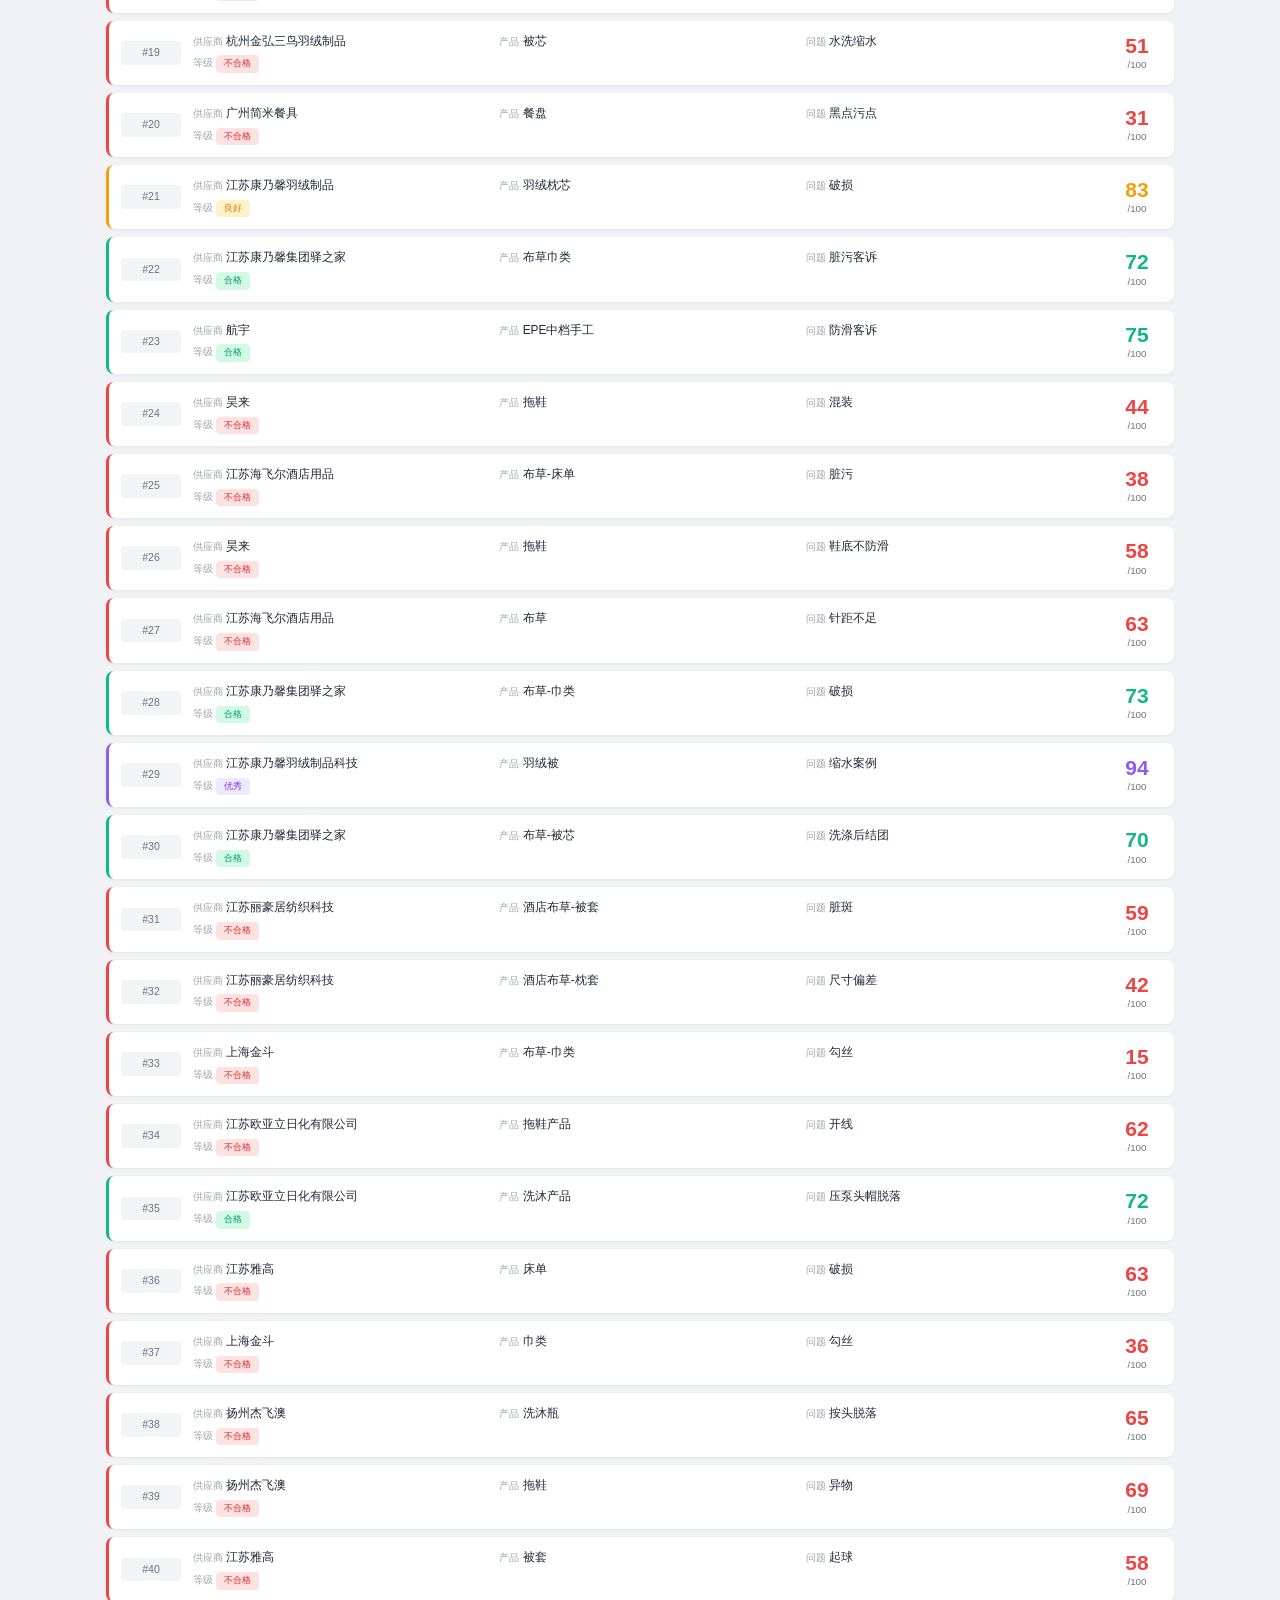
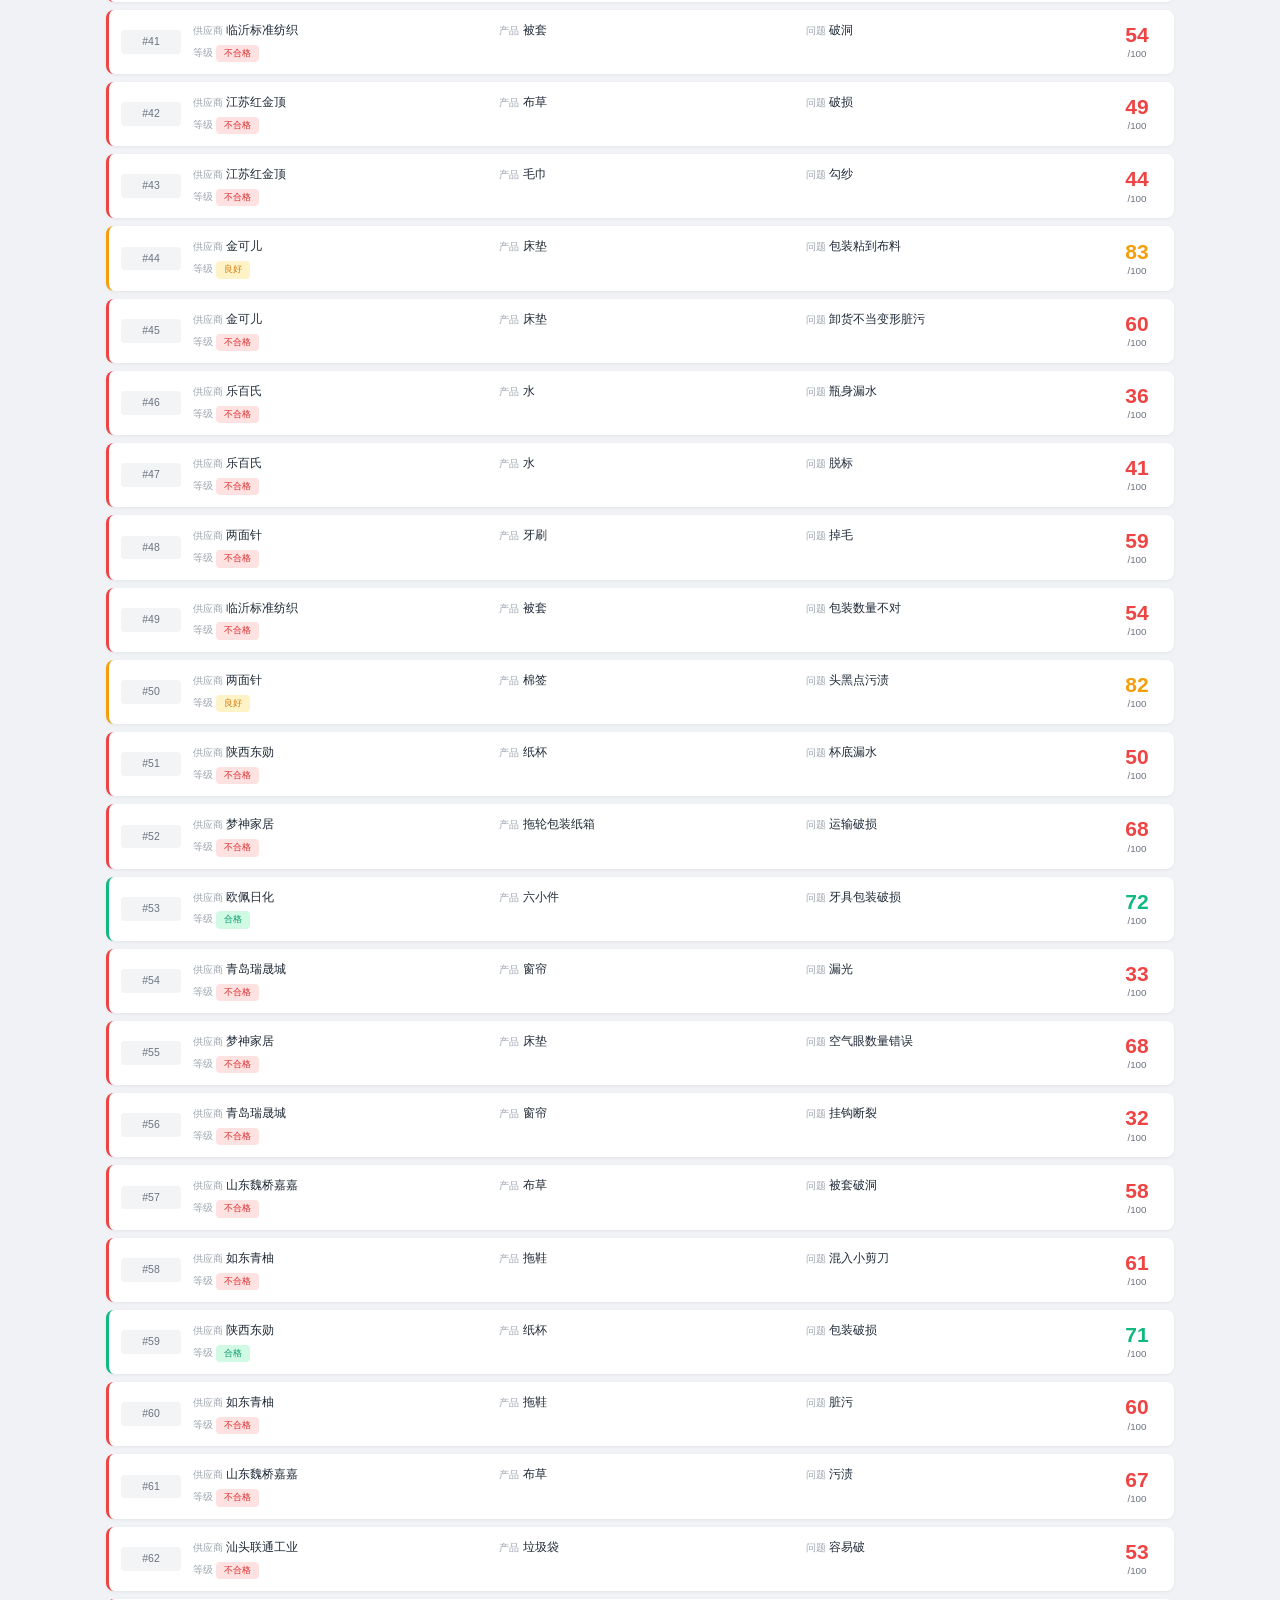
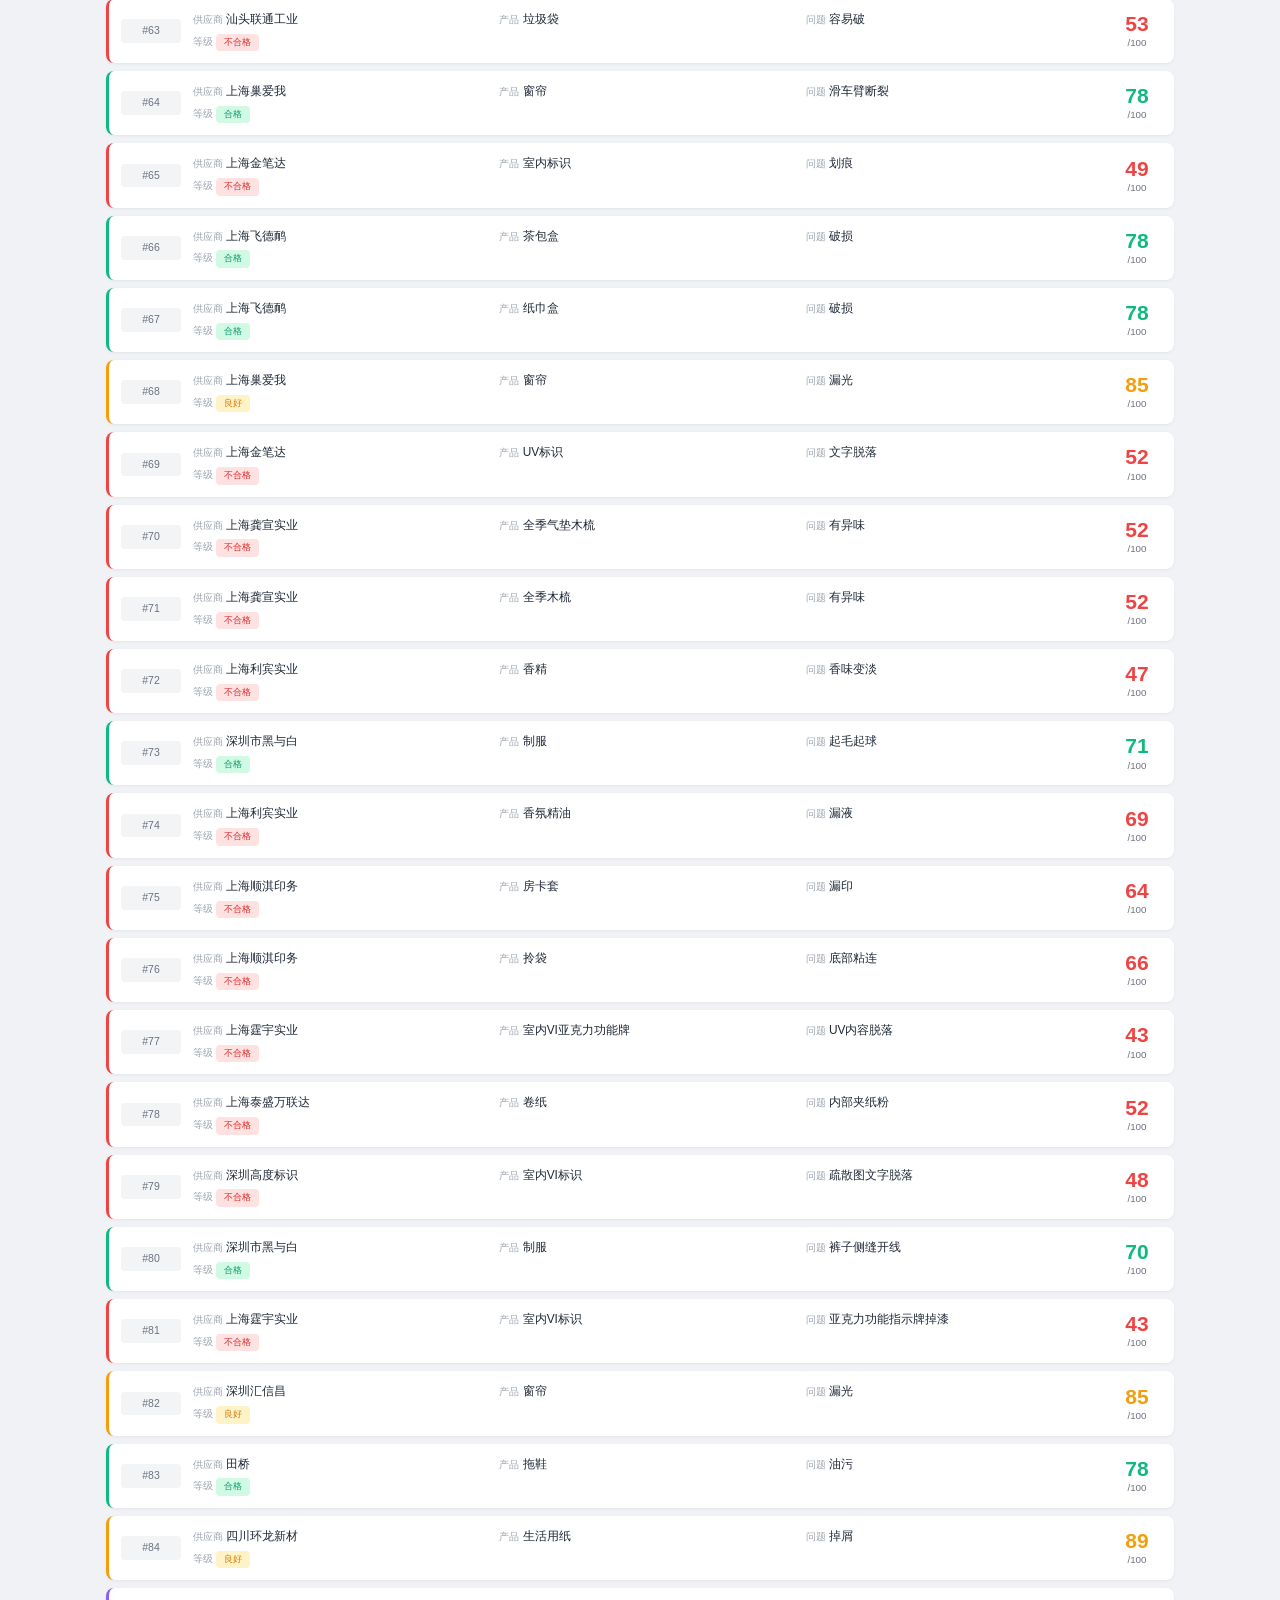
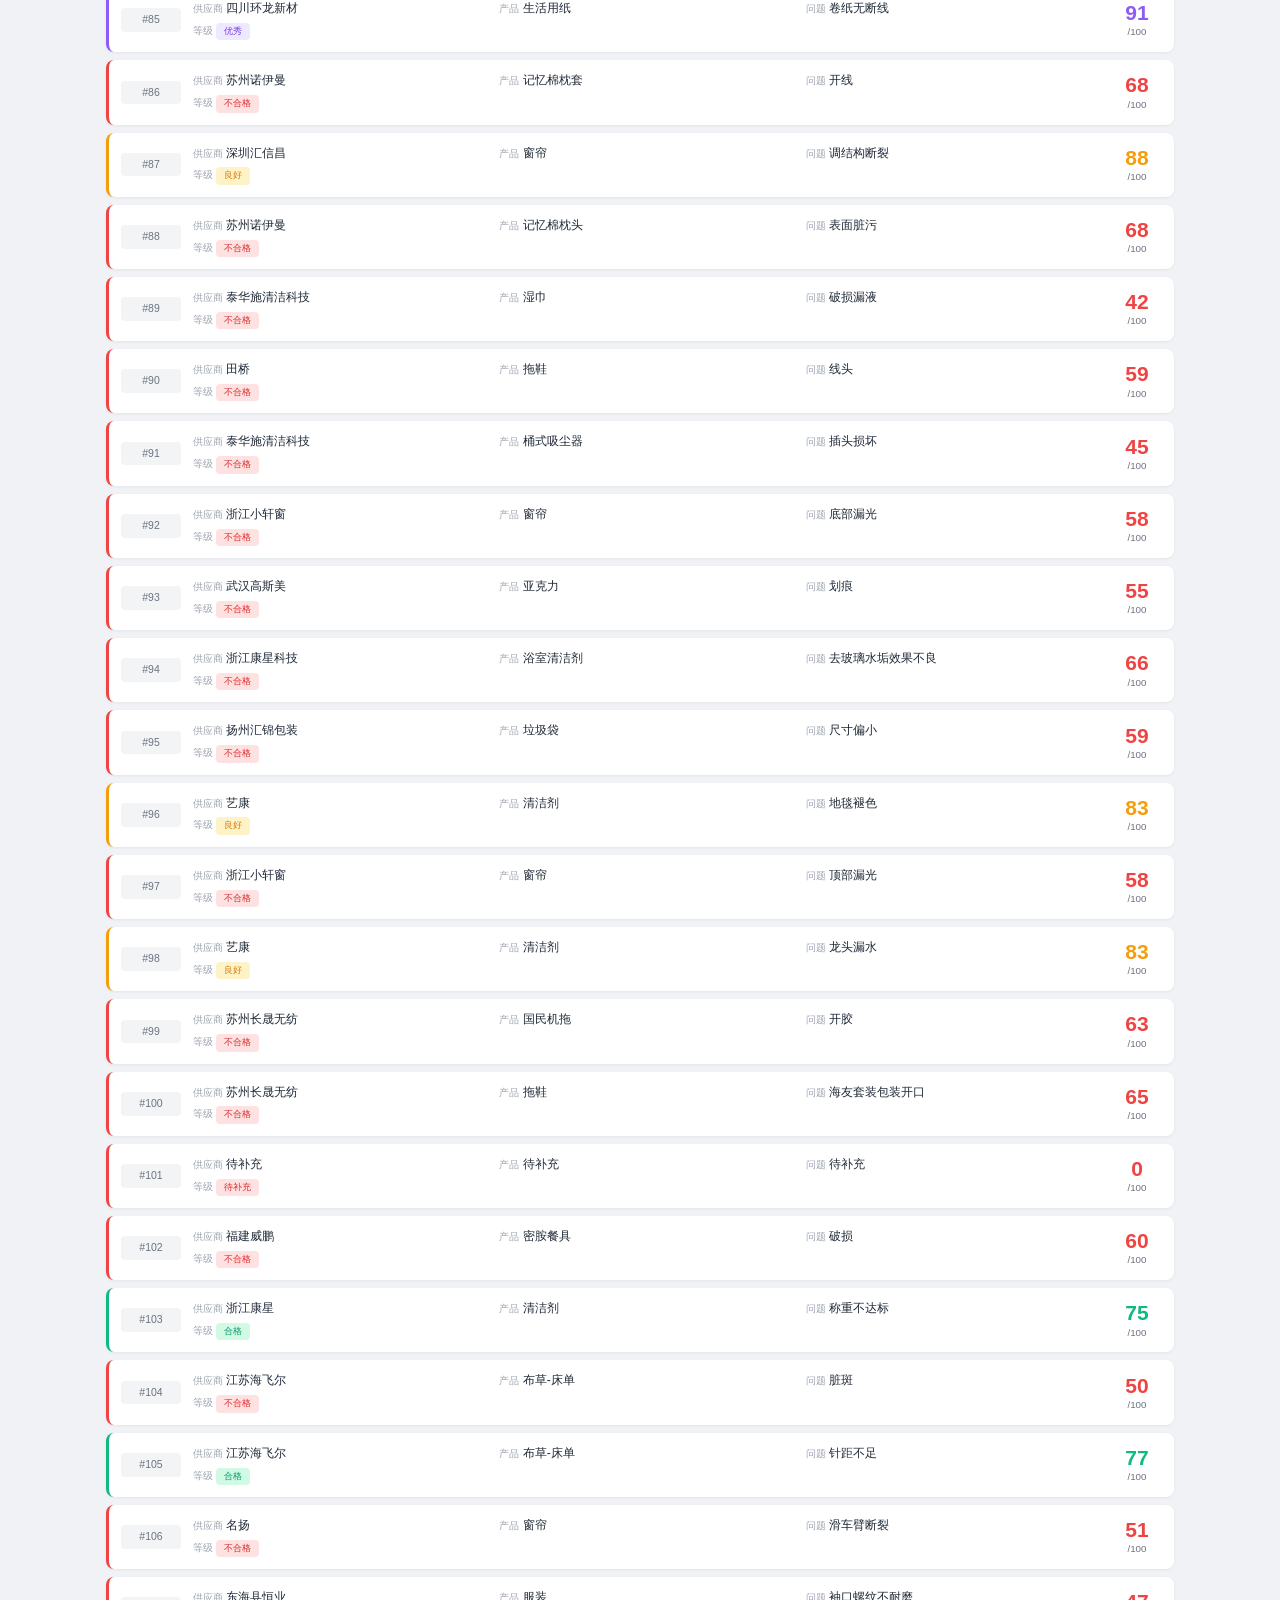
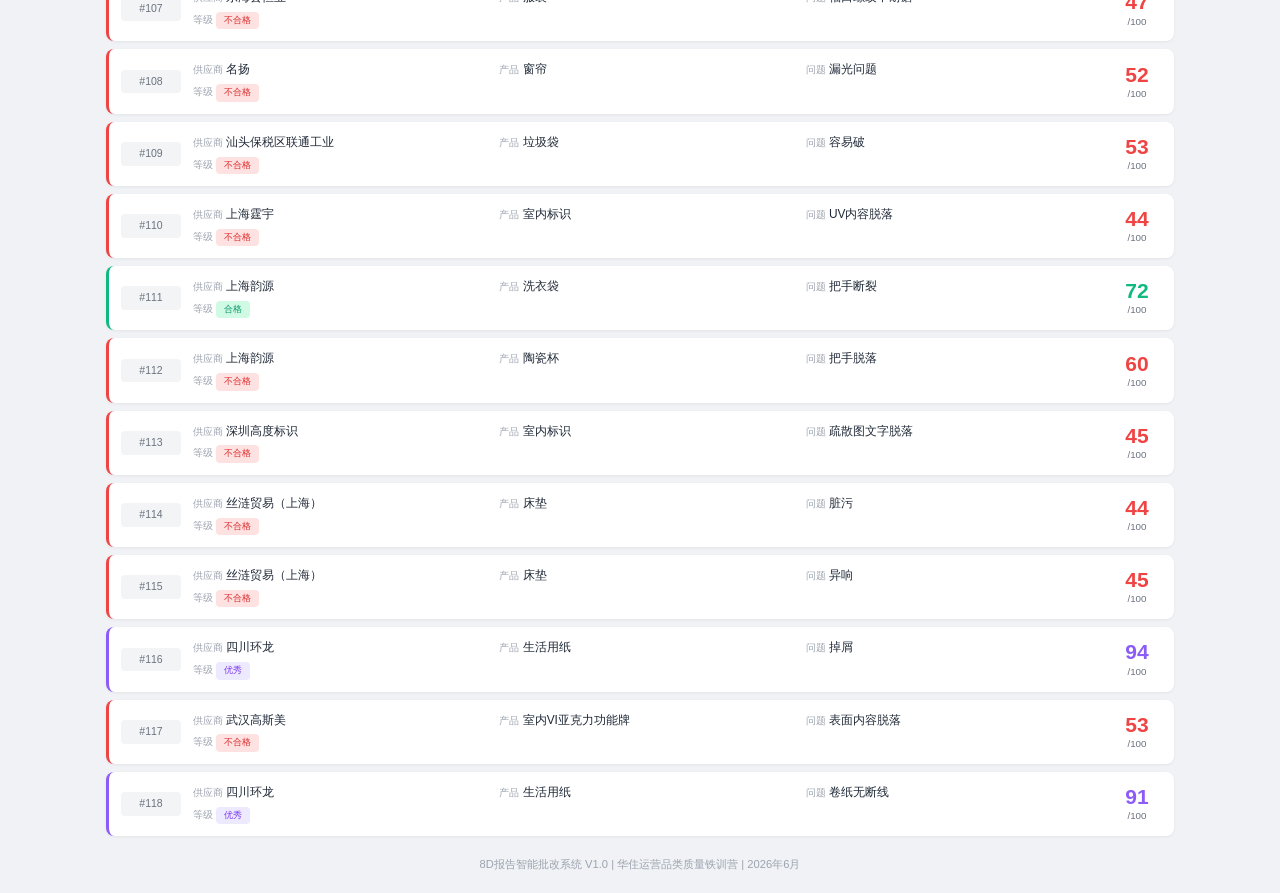
==== commit 2a1ff519: "feat: 优化界面紧凑度，增加学习指导内容" ====
--- a/report.html
+++ b/report.html
@@ -7,27 +7,85 @@
     <link rel="stylesheet" href="css/style.css">
 </head>
 <body>
-    <div class="container">
-        <header>
+    <header>
+        <div class="container">
             <a href="index.html" class="back-link">← 返回报告列表</a>
             <h1 id="reportTitle">8D报告详情</h1>
-        </header>
+            <p class="subtitle" id="reportSubtitle"></p>
+        </div>
+    </header>
 
-        <div id="reportContent">
-            <!-- Report content will be rendered here -->
-        </div>
+    <div class="container">
+        <div class="detail-grid">
+            <div class="detail-sidebar">
+                <div class="sidebar-card">
+                    <div class="sidebar-score">
+                        <div class="score" id="sidebarScore">--</div>
+                        <div class="grade" id="sidebarGrade">--</div>
+                    </div>
+                    <div class="sidebar-info">
+                        <div class="sidebar-info-item">
+                            <span class="sidebar-info-label">供应商</span>
+                            <span class="sidebar-info-value" id="sidebarSupplier">--</span>
+                        </div>
+                        <div class="sidebar-info-item">
+                            <span class="sidebar-info-label">产品</span>
+                            <span class="sidebar-info-value" id="sidebarProduct">--</span>
+                        </div>
+                        <div class="sidebar-info-item">
+                            <span class="sidebar-info-label">问题</span>
+                            <span class="sidebar-info-value" id="sidebarIssue">--</span>
+                        </div>
+                        <div class="sidebar-info-item">
+                            <span class="sidebar-info-label">编号</span>
+                            <span class="sidebar-info-value" id="sidebarId">--</span>
+                        </div>
+                    </div>
+                </div>
 
-        <div class="comparison-section">
-            <h2>📊 同类报告对比</h2>
-            <div id="comparisonList" class="report-list">
-                <!-- Comparison reports will be rendered here -->
+                <div class="sidebar-card">
+                    <h3>D1-D8 评分</h3>
+                    <div id="sidebarScores">
+                        <!-- Score bars will be rendered here -->
+                    </div>
+                </div>
             </div>
-        </div>
 
-        <div class="suggestions-section">
-            <h2>💡 改进建议</h2>
-            <div id="suggestionsContent" class="suggestions-content">
-                <!-- Suggestions will be rendered here -->
+            <div class="detail-content">
+                <div class="detail-section">
+                    <h2>📋 整体评价</h2>
+                    <div id="overallEvaluation">
+                        <!-- Overall evaluation will be rendered here -->
+                    </div>
+                </div>
+
+                <div class="detail-section">
+                    <h2>🔍 逐维批改</h2>
+                    <div id="dimensionDetails">
+                        <!-- Dimension details will be rendered here -->
+                    </div>
+                </div>
+
+                <div class="detail-section">
+                    <h2>📚 学习指导</h2>
+                    <div id="learningGuide">
+                        <!-- Learning guide will be rendered here -->
+                    </div>
+                </div>
+
+                <div class="comparison-section">
+                    <h2>📊 同类报告对比</h2>
+                    <div id="comparisonList" class="report-list">
+                        <!-- Comparison reports will be rendered here -->
+                    </div>
+                </div>
+
+                <div class="suggestions-section">
+                    <h2>💡 改进建议</h2>
+                    <div id="suggestionsContent" class="suggestions-content">
+                        <!-- Suggestions will be rendered here -->
+                    </div>
+                </div>
             </div>
         </div>
     </div>
--- a/css/style.css
+++ b/css/style.css
@@ -7,111 +7,123 @@
 
 body {
     font-family: -apple-system, BlinkMacSystemFont, "Segoe UI", Roboto, "Helvetica Neue", Arial, sans-serif;
-    background: #f5f7fa;
-    color: #333;
-    line-height: 1.6;
+    background: #f0f2f5;
+    color: #1f2937;
+    line-height: 1.5;
+    font-size: 14px;
 }
 
 .container {
-    max-width: 1200px;
+    max-width: 1100px;
     margin: 0 auto;
-    padding: 20px;
+    padding: 0 16px;
 }
 
 /* Header */
 header {
-    text-align: center;
-    padding: 30px 0 20px;
-    border-bottom: 2px solid #e5e7eb;
-    margin-bottom: 30px;
+    background: linear-gradient(135deg, #1e40af 0%, #3b82f6 100%);
+    color: white;
+    padding: 16px 0;
+    margin-bottom: 16px;
+    box-shadow: 0 2px 8px rgba(0,0,0,0.1);
+}
+
+header .container {
+    padding: 0 16px;
 }
 
 header h1 {
-    font-size: 2em;
-    color: #1f2937;
-    margin-bottom: 10px;
+    font-size: 1.3em;
+    font-weight: 600;
+    margin-bottom: 4px;
 }
 
 .subtitle {
-    color: #6b7280;
-    font-size: 1.1em;
+    font-size: 0.85em;
+    opacity: 0.9;
 }
 
 .back-link {
     display: inline-block;
-    color: #3b82f6;
+    color: white;
     text-decoration: none;
-    margin-bottom: 15px;
-    font-weight: 500;
+    margin-bottom: 8px;
+    font-size: 0.85em;
+    opacity: 0.9;
 }
 
 .back-link:hover {
+    opacity: 1;
     text-decoration: underline;
 }
 
 /* Stats Bar */
 .stats-bar {
     display: flex;
-    justify-content: space-around;
-    background: white;
-    border-radius: 12px;
-    padding: 20px;
-    margin-bottom: 30px;
-    box-shadow: 0 2px 8px rgba(0,0,0,0.08);
+    gap: 12px;
+    margin-bottom: 16px;
 }
 
 .stat-item {
+    flex: 1;
+    background: white;
+    border-radius: 8px;
+    padding: 12px;
     text-align: center;
+    box-shadow: 0 1px 3px rgba(0,0,0,0.08);
 }
 
 .stat-number {
     display: block;
-    font-size: 2em;
-    font-weight: bold;
-    color: #3b82f6;
+    font-size: 1.5em;
+    font-weight: 700;
+    color: #1e40af;
+    line-height: 1.2;
 }
 
 .stat-label {
-    color: #6b7280;
-    font-size: 0.9em;
+    font-size: 0.8em;
+    color: #6b7280;
 }
 
 /* Search Section */
 .search-section {
     background: white;
-    border-radius: 12px;
-    padding: 20px;
-    margin-bottom: 20px;
-    box-shadow: 0 2px 8px rgba(0,0,0,0.08);
+    border-radius: 8px;
+    padding: 12px;
+    margin-bottom: 12px;
+    box-shadow: 0 1px 3px rgba(0,0,0,0.08);
 }
 
 .search-box {
     display: flex;
-    gap: 10px;
-    margin-bottom: 15px;
+    gap: 8px;
+    margin-bottom: 10px;
 }
 
 .search-box input {
     flex: 1;
-    padding: 12px 16px;
-    border: 2px solid #e5e7eb;
-    border-radius: 8px;
-    font-size: 1em;
+    padding: 8px 12px;
+    border: 1px solid #d1d5db;
+    border-radius: 6px;
+    font-size: 0.9em;
     outline: none;
-    transition: border-color 0.3s;
+    transition: border-color 0.2s;
 }
 
 .search-box input:focus {
     border-color: #3b82f6;
+    box-shadow: 0 0 0 2px rgba(59,130,246,0.1);
 }
 
 .btn {
-    padding: 12px 24px;
+    padding: 8px 16px;
     border: none;
-    border-radius: 8px;
-    font-size: 1em;
+    border-radius: 6px;
+    font-size: 0.9em;
     cursor: pointer;
-    transition: all 0.3s;
+    transition: all 0.2s;
+    white-space: nowrap;
 }
 
 .btn-primary {
@@ -125,18 +137,19 @@
 
 .filter-tags {
     display: flex;
-    gap: 10px;
+    gap: 6px;
     flex-wrap: wrap;
 }
 
 .filter-tag {
-    padding: 8px 16px;
-    border: 2px solid #e5e7eb;
-    border-radius: 20px;
+    padding: 4px 12px;
+    border: 1px solid #e5e7eb;
+    border-radius: 16px;
     background: white;
     cursor: pointer;
-    transition: all 0.3s;
-    font-size: 0.9em;
+    transition: all 0.2s;
+    font-size: 0.8em;
+    color: #4b5563;
 }
 
 .filter-tag:hover {
@@ -155,85 +168,102 @@
     display: flex;
     justify-content: space-between;
     align-items: center;
-    margin-bottom: 20px;
-    padding: 0 5px;
+    margin-bottom: 10px;
+    padding: 0 4px;
 }
 
 #resultsCount {
-    font-weight: 500;
+    font-size: 0.85em;
     color: #6b7280;
 }
 
 .sort-options {
     display: flex;
     align-items: center;
-    gap: 8px;
+    gap: 6px;
+    font-size: 0.8em;
+    color: #6b7280;
 }
 
 .sort-options select {
-    padding: 6px 12px;
-    border: 2px solid #e5e7eb;
-    border-radius: 6px;
-    font-size: 0.9em;
+    padding: 4px 8px;
+    border: 1px solid #d1d5db;
+    border-radius: 4px;
+    font-size: 0.85em;
     outline: none;
     cursor: pointer;
+    background: white;
 }
 
 /* Report List */
 .report-list {
     display: grid;
-    gap: 15px;
+    gap: 8px;
 }
 
 .report-card {
     background: white;
-    border-radius: 12px;
-    padding: 20px;
-    box-shadow: 0 2px 8px rgba(0,0,0,0.08);
+    border-radius: 8px;
+    padding: 12px;
+    box-shadow: 0 1px 3px rgba(0,0,0,0.06);
     cursor: pointer;
-    transition: all 0.3s;
-    border-left: 4px solid #e5e7eb;
+    transition: all 0.2s;
+    border-left: 3px solid #e5e7eb;
+    display: grid;
+    grid-template-columns: 60px 1fr auto;
+    gap: 12px;
+    align-items: center;
 }
 
 .report-card:hover {
-    box-shadow: 0 4px 16px rgba(0,0,0,0.12);
-    transform: translateY(-2px);
-}
-
-.report-card.excellent {
-    border-left-color: #8b5cf6;
-}
-
-.report-card.good {
-    border-left-color: #f59e0b;
-}
-
-.report-card.pass {
-    border-left-color: #10b981;
-}
-
-.report-card.fail {
-    border-left-color: #ef4444;
-}
-
-.report-header {
-    display: flex;
-    justify-content: space-between;
-    align-items: center;
-    margin-bottom: 12px;
-}
-
-.report-id {
-    font-size: 0.85em;
+    box-shadow: 0 2px 8px rgba(0,0,0,0.1);
+    transform: translateY(-1px);
+}
+
+.report-card.excellent { border-left-color: #8b5cf6; }
+.report-card.good { border-left-color: #f59e0b; }
+.report-card.pass { border-left-color: #10b981; }
+.report-card.fail { border-left-color: #ef4444; }
+
+.report-id-badge {
+    font-size: 0.75em;
     color: #6b7280;
     background: #f3f4f6;
-    padding: 4px 10px;
-    border-radius: 12px;
+    padding: 4px 8px;
+    border-radius: 4px;
+    text-align: center;
+    font-weight: 500;
+}
+
+.report-main {
+    display: grid;
+    grid-template-columns: 1fr 1fr 1fr;
+    gap: 4px 12px;
+}
+
+.report-main-item {
+    font-size: 0.85em;
+}
+
+.report-main-label {
+    color: #9ca3af;
+    font-size: 0.8em;
+}
+
+.report-main-value {
+    color: #1f2937;
+    font-weight: 500;
+}
+
+.report-score-badge {
+    text-align: center;
+    min-width: 50px;
 }
 
 .report-score {
-    font-size: 1.8em;
-    font-weight: bold;
+    font-size: 1.5em;
+    font-weight: 700;
+    line-height: 1.2;
 }
 
 .report-score.excellent { color: #8b5cf6; }
@@ -241,314 +271,314 @@
 .report-score.pass { color: #10b981; }
 .report-score.fail { color: #ef4444; }
 
-.report-info {
+.report-grade {
+    font-size: 0.7em;
+    color: #6b7280;
+}
+
+/* Report Detail Page */
+.detail-grid {
+    display: grid;
+    grid-template-columns: 200px 1fr;
+    gap: 16px;
+    margin-bottom: 16px;
+}
+
+.detail-sidebar {
+    position: sticky;
+    top: 16px;
+    align-self: start;
+}
+
+.sidebar-card {
+    background: white;
+    border-radius: 8px;
+    padding: 16px;
+    box-shadow: 0 1px 3px rgba(0,0,0,0.08);
+    margin-bottom: 12px;
+}
+
+.sidebar-card h3 {
+    font-size: 0.85em;
+    color: #6b7280;
+    margin-bottom: 8px;
+    border-bottom: 1px solid #f3f4f6;
+    padding-bottom: 6px;
+}
+
+.sidebar-score {
+    text-align: center;
+    margin-bottom: 12px;
+}
+
+.sidebar-score .score {
+    font-size: 2.5em;
+    font-weight: 700;
+    line-height: 1;
+}
+
+.sidebar-score .grade {
+    font-size: 0.9em;
+    color: #6b7280;
+    margin-top: 4px;
+}
+
+.sidebar-info {
+    font-size: 0.85em;
+}
+
+.sidebar-info-item {
+    display: flex;
+    justify-content: space-between;
+    padding: 4px 0;
+    border-bottom: 1px solid #f9fafb;
+}
+
+.sidebar-info-label {
+    color: #9ca3af;
+}
+
+.sidebar-info-value {
+    font-weight: 500;
+    color: #1f2937;
+}
+
+.score-bar {
+    display: flex;
+    align-items: center;
+    gap: 8px;
+    padding: 6px 0;
+    border-bottom: 1px solid #f9fafb;
+}
+
+.score-bar-label {
+    width: 24px;
+    font-size: 0.8em;
+    font-weight: 600;
+    color: #4b5563;
+}
+
+.score-bar-track {
+    flex: 1;
+    height: 6px;
+    background: #f3f4f6;
+    border-radius: 3px;
+    overflow: hidden;
+}
+
+.score-bar-fill {
+    height: 100%;
+    border-radius: 3px;
+    transition: width 0.3s;
+}
+
+.score-bar-fill.high { background: #10b981; }
+.score-bar-fill.medium { background: #f59e0b; }
+.score-bar-fill.low { background: #ef4444; }
+
+.score-bar-value {
+    width: 36px;
+    text-align: right;
+    font-size: 0.8em;
+    font-weight: 600;
+    color: #4b5563;
+}
+
+.detail-content {
+    min-width: 0;
+}
+
+.detail-section {
+    background: white;
+    border-radius: 8px;
+    padding: 16px;
+    margin-bottom: 12px;
+    box-shadow: 0 1px 3px rgba(0,0,0,0.08);
+}
+
+.detail-section h2 {
+    font-size: 1em;
+    color: #1f2937;
+    margin-bottom: 12px;
+    padding-bottom: 8px;
+    border-bottom: 2px solid #e5e7eb;
+}
+
+.dimension-card {
+    border: 1px solid #e5e7eb;
+    border-radius: 6px;
+    margin-bottom: 10px;
+    overflow: hidden;
+}
+
+.dimension-header {
+    display: flex;
+    justify-content: space-between;
+    align-items: center;
+    padding: 10px 12px;
+    background: #f9fafb;
+    border-bottom: 1px solid #e5e7eb;
+    cursor: pointer;
+}
+
+.dimension-title {
+    font-size: 0.9em;
+    font-weight: 600;
+    color: #1f2937;
+}
+
+.dimension-score {
+    font-size: 0.9em;
+    font-weight: 700;
+}
+
+.dimension-body {
+    padding: 12px;
+}
+
+.dimension-grid {
     display: grid;
     grid-template-columns: 1fr 1fr;
-    gap: 10px;
-    margin-bottom: 12px;
-}
-
-.report-info-item {
-    display: flex;
-    flex-direction: column;
-}
-
-.report-info-label {
-    font-size: 0.8em;
-    color: #6b7280;
-    margin-bottom: 2px;
-}
-
-.report-info-value {
-    font-weight: 500;
-    color: #1f2937;
-}
-
-.report-highlights {
-    margin-bottom: 10px;
-}
-
-.report-highlights h4 {
-    font-size: 0.9em;
-    color: #10b981;
-    margin-bottom: 5px;
-}
-
-.report-highlights ul {
-    list-style: none;
-    padding-left: 0;
-}
-
-.report-highlights li {
-    font-size: 0.85em;
-    color: #059669;
-    padding: 2px 0;
-    padding-left: 15px;
-    position: relative;
-}
-
-.report-highlights li::before {
-    content: "✓";
-    position: absolute;
-    left: 0;
-    color: #10b981;
-}
-
-.report-shortcomings {
-    margin-bottom: 10px;
-}
-
-.report-shortcomings h4 {
-    font-size: 0.9em;
-    color: #ef4444;
-    margin-bottom: 5px;
-}
-
-.report-shortcomings ul {
-    list-style: none;
-    padding-left: 0;
-}
-
-.report-shortcomings li {
-    font-size: 0.85em;
-    color: #dc2626;
-    padding: 2px 0;
-    padding-left: 15px;
-    position: relative;
-}
-
-.report-shortcomings li::before {
-    content: "✗";
-    position: absolute;
-    left: 0;
-    color: #ef4444;
-}
-
-.scores-bar {
-    display: flex;
-    gap: 8px;
-    flex-wrap: wrap;
-}
-
-.score-badge {
-    padding: 4px 10px;
-    border-radius: 6px;
-    font-size: 0.8em;
-    font-weight: 500;
-    background: #f3f4f6;
-    color: #4b5563;
-}
-
-.score-badge.high {
-    background: #d1fae5;
-    color: #065f46;
-}
-
-.score-badge.medium {
-    background: #fef3c7;
-    color: #92400e;
-}
-
-.score-badge.low {
-    background: #fee2e2;
-    color: #991b1b;
-}
-
-/* Report Detail Page */
-.detail-header {
-    background: white;
-    border-radius: 12px;
-    padding: 30px;
-    margin-bottom: 30px;
-    box-shadow: 0 2px 8px rgba(0,0,0,0.08);
-}
-
-.detail-title {
-    font-size: 1.8em;
-    margin-bottom: 20px;
-    color: #1f2937;
-}
-
-.detail-scores {
-    display: grid;
-    grid-template-columns: repeat(4, 1fr);
-    gap: 15px;
-    margin-bottom: 20px;
-}
-
-.detail-score-item {
-    text-align: center;
-    padding: 15px;
-    background: #f9fafb;
-    border-radius: 8px;
-}
-
-.detail-score-label {
-    font-size: 0.85em;
-    color: #6b7280;
-    margin-bottom: 5px;
-}
-
-.detail-score-value {
-    font-size: 1.5em;
-    font-weight: bold;
-}
-
-.detail-score-max {
-    font-size: 0.8em;
-    color: #9ca3af;
-}
-
-.detail-section {
-    background: white;
-    border-radius: 12px;
-    padding: 25px;
-    margin-bottom: 20px;
-    box-shadow: 0 2px 8px rgba(0,0,0,0.08);
-}
-
-.detail-section h2 {
-    font-size: 1.3em;
-    margin-bottom: 15px;
-    color: #1f2937;
-    border-bottom: 2px solid #e5e7eb;
-    padding-bottom: 10px;
-}
-
-.detail-dimension {
-    margin-bottom: 20px;
-    padding: 15px;
-    background: #f9fafb;
-    border-radius: 8px;
-}
-
-.detail-dimension-header {
-    display: flex;
-    justify-content: space-between;
-    align-items: center;
-    margin-bottom: 10px;
-}
-
-.detail-dimension-title {
-    font-weight: 600;
-    color: #1f2937;
-}
-
-.detail-dimension-score {
-    font-size: 1.2em;
-    font-weight: bold;
-}
-
-.detail-dimension-content {
-    display: grid;
-    grid-template-columns: 1fr 1fr;
-    gap: 15px;
-}
-
-.detail-highlights, .detail-shortcomings {
+    gap: 12px;
+    margin-bottom: 12px;
+}
+
+.dimension-card-item {
     padding: 10px;
     border-radius: 6px;
-}
-
-.detail-highlights {
+    font-size: 0.85em;
+    line-height: 1.5;
+}
+
+.dimension-card-item.highlights {
     background: #f0fdf4;
     border-left: 3px solid #10b981;
 }
 
-.detail-shortcomings {
+.dimension-card-item.shortcomings {
     background: #fef2f2;
     border-left: 3px solid #ef4444;
 }
 
-.detail-highlights h4, .detail-shortcomings h4 {
-    font-size: 0.9em;
-    margin-bottom: 5px;
-}
-
-.detail-highlights h4 {
+.dimension-card-item h4 {
+    font-size: 0.8em;
+    margin-bottom: 4px;
+    font-weight: 600;
+}
+
+.dimension-card-item.highlights h4 {
     color: #059669;
 }
 
-.detail-shortcomings h4 {
+.dimension-card-item.shortcomings h4 {
     color: #dc2626;
 }
 
-.detail-highlights p, .detail-shortcomings p {
-    font-size: 0.9em;
+.dimension-card-item p {
+    color: #4b5563;
+}
+
+.learning-card {
+    background: #eff6ff;
+    border: 1px solid #bfdbfe;
+    border-radius: 6px;
+    padding: 12px;
+}
+
+.learning-card h4 {
+    font-size: 0.85em;
+    color: #1e40af;
+    margin-bottom: 6px;
+    font-weight: 600;
+}
+
+.learning-card p {
+    font-size: 0.85em;
+    color: #1e3a8a;
     line-height: 1.5;
 }
 
-.detail-highlights p {
-    color: #065f46;
-}
-
-.detail-shortcomings p {
-    color: #991b1b;
+.learning-card ul {
+    margin-left: 16px;
+    font-size: 0.85em;
+    color: #1e3a8a;
+    line-height: 1.6;
 }
 
 /* Comparison Section */
 .comparison-section {
     background: white;
-    border-radius: 12px;
-    padding: 25px;
-    margin-bottom: 20px;
-    box-shadow: 0 2px 8px rgba(0,0,0,0.08);
+    border-radius: 8px;
+    padding: 16px;
+    margin-bottom: 12px;
+    box-shadow: 0 1px 3px rgba(0,0,0,0.08);
 }
 
 .comparison-section h2 {
-    font-size: 1.3em;
-    margin-bottom: 15px;
+    font-size: 1em;
     color: #1f2937;
+    margin-bottom: 12px;
+    padding-bottom: 8px;
     border-bottom: 2px solid #e5e7eb;
-    padding-bottom: 10px;
 }
 
 /* Suggestions Section */
 .suggestions-section {
     background: white;
-    border-radius: 12px;
-    padding: 25px;
-    margin-bottom: 20px;
-    box-shadow: 0 2px 8px rgba(0,0,0,0.08);
+    border-radius: 8px;
+    padding: 16px;
+    margin-bottom: 12px;
+    box-shadow: 0 1px 3px rgba(0,0,0,0.08);
 }
 
 .suggestions-section h2 {
-    font-size: 1.3em;
-    margin-bottom: 15px;
+    font-size: 1em;
     color: #1f2937;
+    margin-bottom: 12px;
+    padding-bottom: 8px;
     border-bottom: 2px solid #e5e7eb;
-    padding-bottom: 10px;
 }
 
 .suggestions-content {
-    padding: 15px;
+    padding: 12px;
     background: #eff6ff;
-    border-radius: 8px;
+    border-radius: 6px;
     border-left: 3px solid #3b82f6;
+    font-size: 0.85em;
+    line-height: 1.6;
+    color: #1e3a8a;
 }
 
 .suggestions-content p {
-    margin-bottom: 10px;
-    line-height: 1.6;
+    margin-bottom: 8px;
+}
+
+.suggestions-content ul {
+    margin-left: 16px;
+    margin-bottom: 8px;
+}
+
+.suggestions-content li {
+    margin-bottom: 4px;
 }
 
 /* No Results */
 .no-results {
     text-align: center;
-    padding: 60px 20px;
-    background: white;
-    border-radius: 12px;
-    box-shadow: 0 2px 8px rgba(0,0,0,0.08);
+    padding: 40px 20px;
+    background: white;
+    border-radius: 8px;
+    box-shadow: 0 1px 3px rgba(0,0,0,0.08);
 }
 
 .no-results p {
-    font-size: 1.2em;
-    color: #6b7280;
-    margin-bottom: 10px;
+    font-size: 1em;
+    color: #6b7280;
+    margin-bottom: 8px;
 }
 
 .hint {
-    font-size: 0.9em !important;
+    font-size: 0.85em !important;
     color: #9ca3af !important;
 }
 
@@ -556,23 +586,36 @@
 @media (max-width: 768px) {
     .stats-bar {
         flex-wrap: wrap;
-        gap: 15px;
     }
 
     .stat-item {
         flex: 1;
-        min-width: 100px;
-    }
-
-    .detail-scores {
-        grid-template-columns: repeat(2, 1fr);
-    }
-
-    .detail-dimension-content {
+        min-width: 80px;
+    }
+
+    .stat-number {
+        font-size: 1.2em;
+    }
+
+    .detail-grid {
         grid-template-columns: 1fr;
     }
 
-    .report-info {
+    .detail-sidebar {
+        position: static;
+    }
+
+    .report-card {
+        grid-template-columns: 50px 1fr 50px;
+        gap: 8px;
+        padding: 10px;
+    }
+
+    .report-main {
+        grid-template-columns: 1fr 1fr;
+    }
+
+    .dimension-grid {
         grid-template-columns: 1fr;
     }
 
@@ -588,23 +631,57 @@
 /* Loading */
 .loading {
     text-align: center;
-    padding: 40px;
-    color: #6b7280;
-}
-
-.loading::after {
-    content: "";
+    padding: 30px;
+    color: #6b7280;
+    font-size: 0.9em;
+}
+
+/* Tabs */
+.tabs {
+    display: flex;
+    gap: 0;
+    border-bottom: 2px solid #e5e7eb;
+    margin-bottom: 12px;
+}
+
+.tab {
+    padding: 8px 16px;
+    font-size: 0.85em;
+    color: #6b7280;
+    cursor: pointer;
+    border-bottom: 2px solid transparent;
+    margin-bottom: -2px;
+    transition: all 0.2s;
+}
+
+.tab:hover {
+    color: #3b82f6;
+}
+
+.tab.active {
+    color: #3b82f6;
+    border-bottom-color: #3b82f6;
+    font-weight: 600;
+}
+
+/* Tag */
+.tag {
     display: inline-block;
-    width: 20px;
-    height: 20px;
-    border: 2px solid #e5e7eb;
-    border-top-color: #3b82f6;
-    border-radius: 50%;
-    animation: spin 0.8s linear infinite;
-    margin-left: 10px;
-    vertical-align: middle;
-}
-
-@keyframes spin {
-    to { transform: rotate(360deg); }
+    padding: 2px 8px;
+    border-radius: 4px;
+    font-size: 0.75em;
+    font-weight: 500;
+}
+
+.tag.excellent { background: #ede9fe; color: #7c3aed; }
+.tag.good { background: #fef3c7; color: #d97706; }
+.tag.pass { background: #d1fae5; color: #059669; }
+.tag.fail { background: #fee2e2; color: #dc2626; }
+
+/* Footer */
+footer {
+    text-align: center;
+    padding: 20px;
+    color: #9ca3af;
+    font-size: 0.8em;
 }
